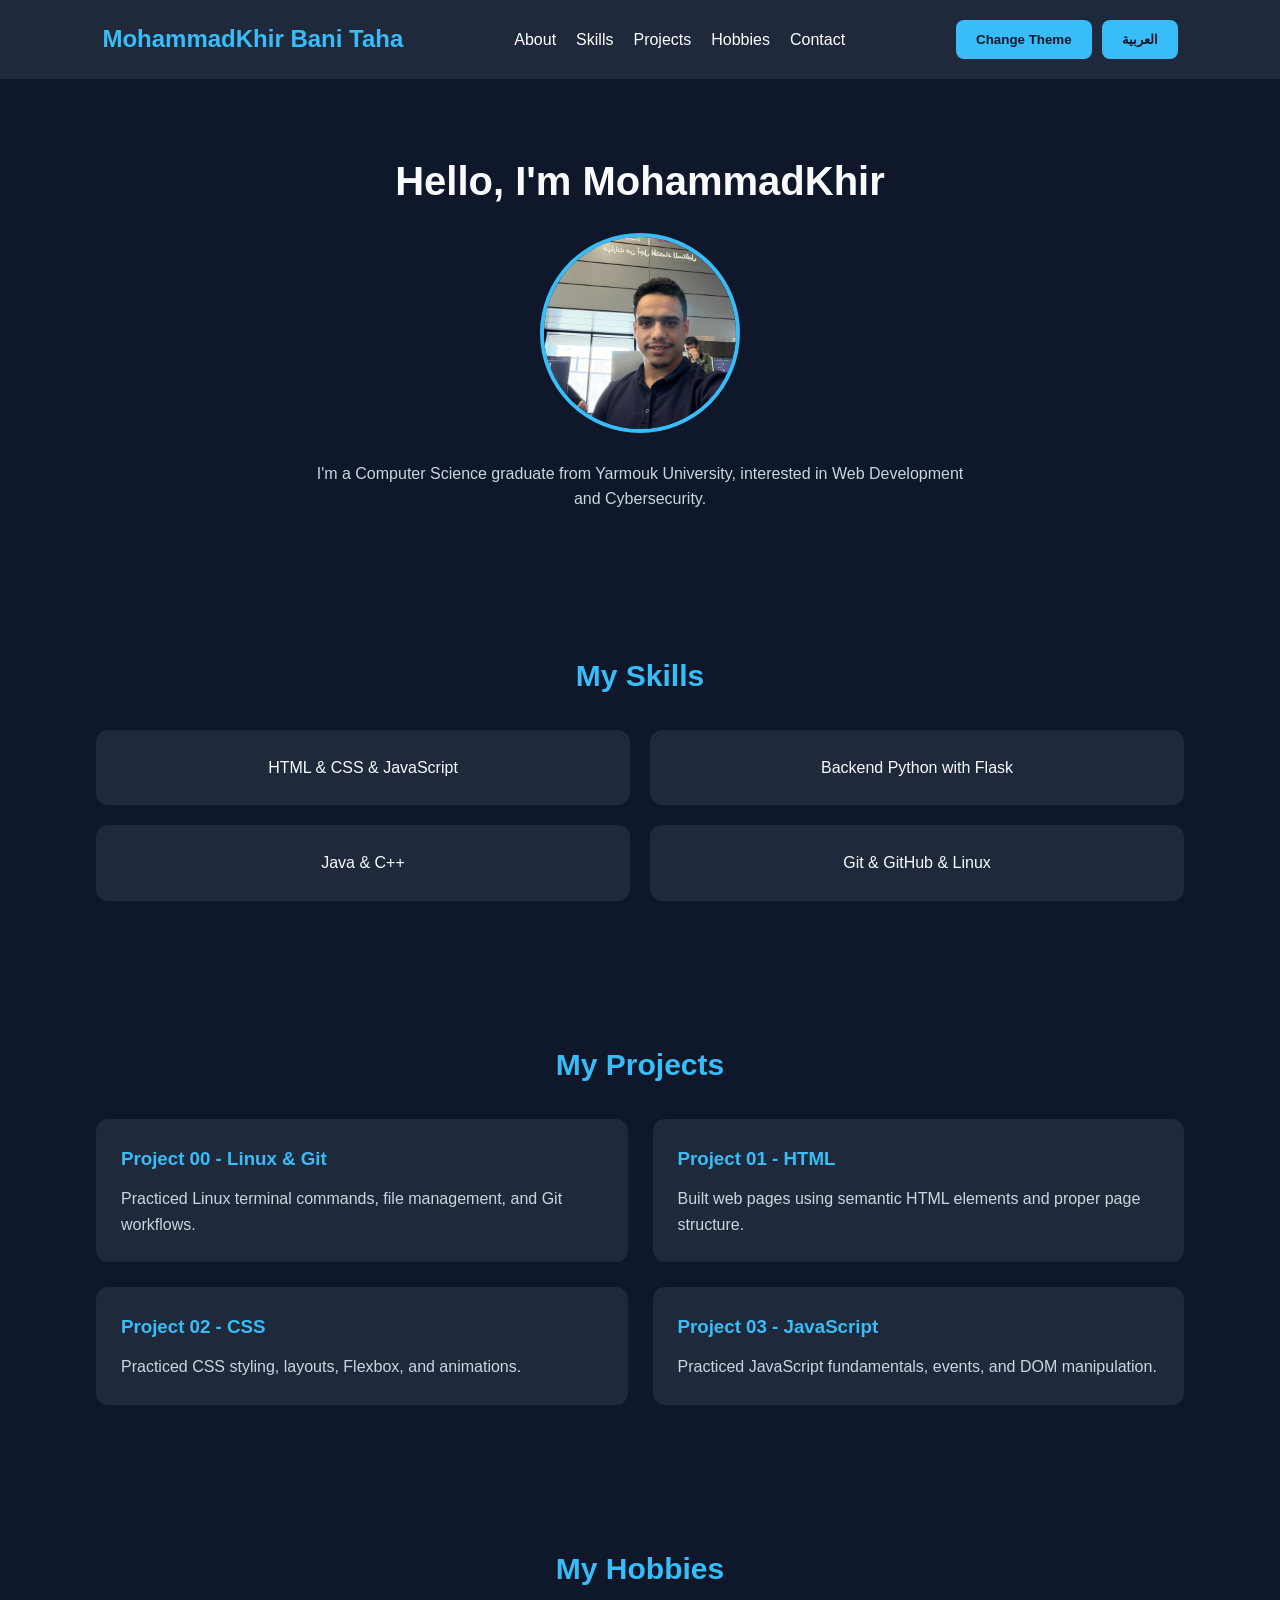
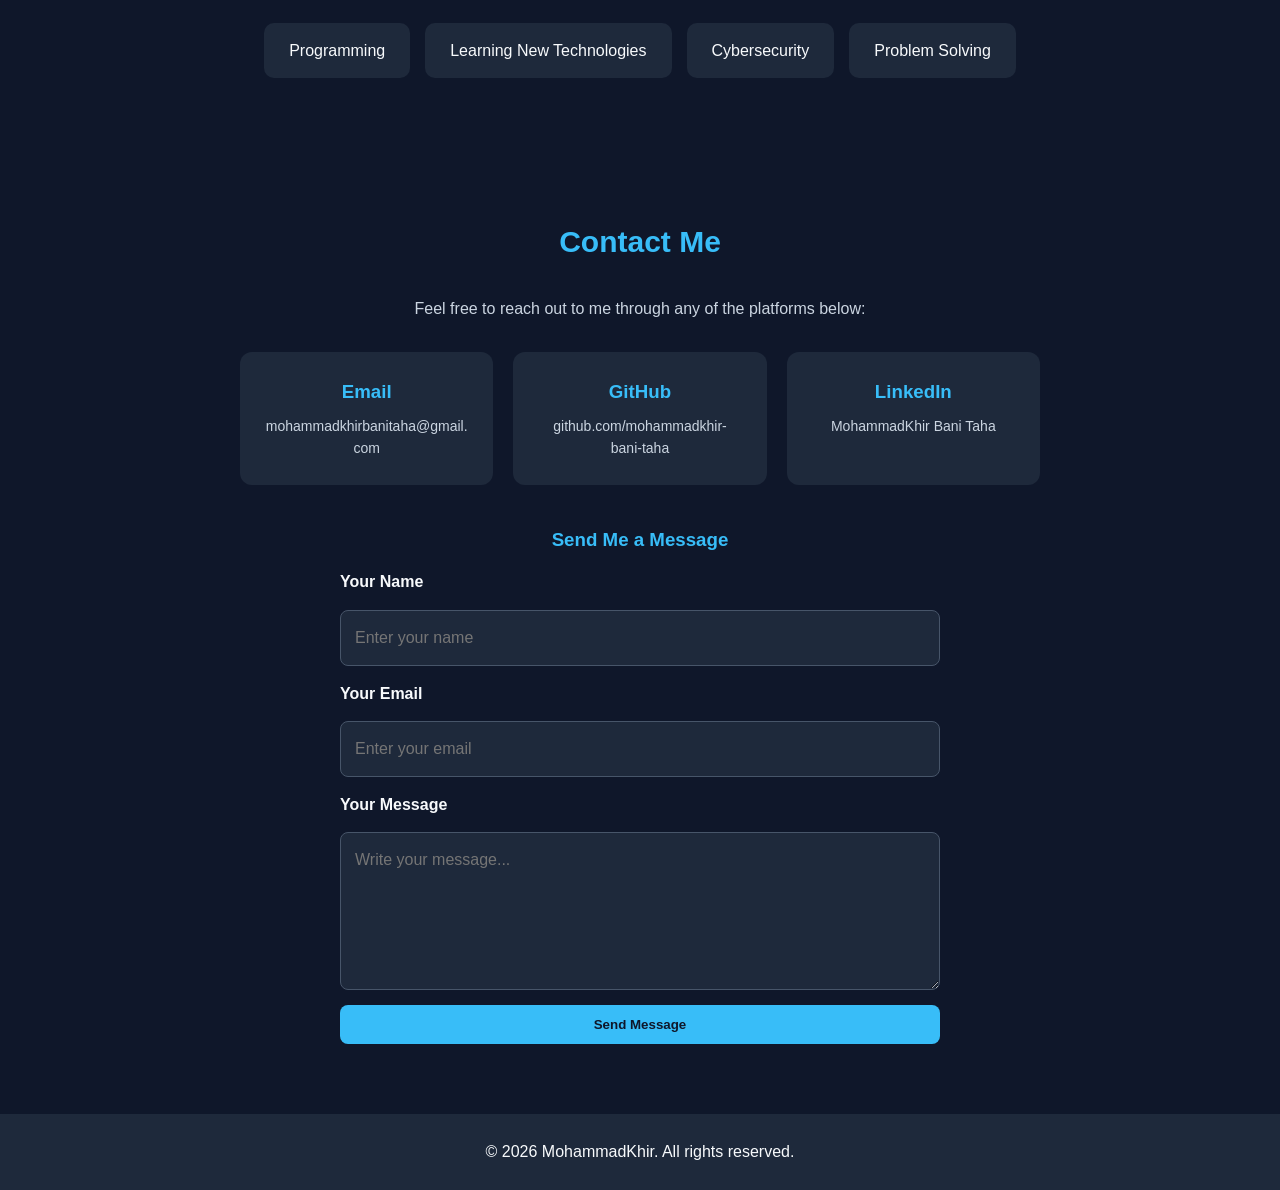
==== bounce02/index.html @ 40d1baad "Upadated okay add bouns" ====
<!DOCTYPE html>
<html lang="en" dir="ltr">
<head>
    <meta charset="UTF-8">
    <meta name="viewport" content="width=device-width, initial-scale=1.0">

    <title>MohammadKhir | Portfolio</title>

    <link rel="stylesheet" href="style.css">
    <script src="script.js" defer></script>
</head>

<body>

    <!-- Header & Navbar -->
    <header>
        <nav>
            <h2>MohammadKhir Bani Taha</h2>

            <ul>
                <li>
                    <a href="#about" data-i18n="navAbout">About</a>
                </li>
                <li>
                    <a href="#skills" data-i18n="navSkills">Skills</a>
                </li>
                <li>
                    <a href="#projects" data-i18n="navProjects">Projects</a>
                </li>
                <li>
                    <a href="#hobbies" data-i18n="navHobbies">Hobbies</a>
                </li>
                <li>
                    <a href="#contact" data-i18n="navContact">Contact</a>
                </li>
            </ul>

            <div class="nav-buttons">
                <button id="themeBtn" type="button"
                        data-i18n="themeBtn">
                    Change Theme
                </button>

                <button id="langBtn" type="button">
                    العربية
                </button>
            </div>
        </nav>
    </header>

    <main>

        <!-- About Me -->
        <section id="about">
            <h1 data-i18n="heroTitle">
                Hello, I'm MohammadKhir
            </h1>

            <img
                src="assets/profile.jpg"
                alt="MohammadKhir profile photo"
                width="200"
            >

            <p data-i18n="aboutText">
                I'm a Computer Science graduate from
                Yarmouk University, interested in
                Web Development and Cybersecurity.
            </p>
        </section>

        <!-- Skills -->
        <section id="skills">
            <h2 data-i18n="skillsTitle">My Skills</h2>

            <div class="skills-grid">
                <div class="skill-card" data-i18n="skill1">
                    HTML & CSS & JavaScript
                </div>

                <div class="skill-card" data-i18n="skill2">
                    Backend Python with Flask
                </div>

                <div class="skill-card" data-i18n="skill3">
                    Java & C++
                </div>

                <div class="skill-card" data-i18n="skill4">
                    Git & GitHub & Linux
                </div>
            </div>
        </section>

        <!-- Projects -->
        <section id="projects">
            <h2 data-i18n="projectsTitle">My Projects</h2>

            <div class="projects-grid">

                <article class="project-card">
                    <h3 data-i18n="project0Title">
                        Project 00 - Linux & Git
                    </h3>

                    <p data-i18n="project0Desc">
                        Practiced Linux terminal commands,
                        file management, and Git workflows.
                    </p>
                </article>

                <article class="project-card">
                    <h3 data-i18n="project1Title">
                        Project 01 - HTML
                    </h3>

                    <p data-i18n="project1Desc">
                        Built web pages using semantic HTML
                        elements and proper page structure.
                    </p>
                </article>

                <article class="project-card">
                    <h3 data-i18n="project2Title">
                        Project 02 - CSS
                    </h3>

                    <p data-i18n="project2Desc">
                        Practiced CSS styling, layouts,
                        Flexbox, and animations.
                    </p>
                </article>

                <article class="project-card">
                    <h3 data-i18n="project3Title">
                        Project 03 - JavaScript
                    </h3>

                    <p data-i18n="project3Desc">
                        Practiced JavaScript fundamentals,
                        events, and DOM manipulation.
                    </p>
                </article>

            </div>
        </section>

        <!-- Hobbies -->
        <section id="hobbies">
            <h2 data-i18n="hobbiesTitle">My Hobbies</h2>

            <ul>
                <li data-i18n="hobby1">Programming</li>
                <li data-i18n="hobby2">Learning New Technologies</li>
                <li data-i18n="hobby3">Cybersecurity</li>
                <li data-i18n="hobby4">Problem Solving</li>
            </ul>
        </section>

        <!-- Contact -->
        <section id="contact">
            <h2 data-i18n="contactTitle">Contact Me</h2>

            <div class="contact-container">

                <p data-i18n="contactIntro">
                    Feel free to reach out to me through
                    any of the platforms below:
                </p>

                <div class="contact-links">

                    <a href="mailto:mohammadkhirbanitaha@gmail.com"
                       class="contact-card">
                        <h3 data-i18n="emailTitle">Email</h3>
                        <p>mohammadkhirbanitaha@gmail.com</p>
                    </a>

                    <a href="https://github.com/mohammadkhir-bani-taha"
                       target="_blank"
                       rel="noopener noreferrer"
                       class="contact-card">
                        <h3>GitHub</h3>
                        <p>github.com/mohammadkhir-bani-taha</p>
                    </a>

                    <a href="https://www.linkedin.com/in/mohammadkhir-bani-taha-474792302"
                       target="_blank"
                       rel="noopener noreferrer"
                       class="contact-card">
                        <h3>LinkedIn</h3>
                        <p>MohammadKhir Bani Taha</p>
                    </a>

                </div>

                <!-- Contact Form -->
                <form id="contactForm">
                    <h3 data-i18n="formTitle">
                        Send Me a Message
                    </h3>

                    <label for="name" data-i18n="nameLabel">
                        Your Name
                    </label>

                    <input
                        type="text"
                        id="name"
                        name="name"
                        placeholder="Enter your name"
                        data-i18n-placeholder="namePlaceholder"
                        required
                    >

                    <label for="email" data-i18n="emailLabel">
                        Your Email
                    </label>

                    <input
                        type="email"
                        id="email"
                        name="email"
                        placeholder="Enter your email"
                        data-i18n-placeholder="emailPlaceholder"
                        required
                    >

                    <label for="message" data-i18n="messageLabel">
                        Your Message
                    </label>

                    <textarea
                        id="message"
                        name="message"
                        rows="5"
                        placeholder="Write your message..."
                        data-i18n-placeholder="messagePlaceholder"
                        required
                    ></textarea>

                    <button type="submit" data-i18n="sendBtn">
                        Send Message
                    </button>
                </form>

            </div>
        </section>

    </main>

    <!-- Footer -->
    <footer>
        <p data-i18n="footerText">
            © 2026 MohammadKhir. All rights reserved.
        </p>
    </footer>

</body>
</html>
---- bounce02/style.css ----
/* Global Styles */
* {
    margin: 0;
    padding: 0;
    box-sizing: border-box;
}

html {
    scroll-behavior: smooth;
}

body {
    font-family: Arial, sans-serif;
    background-color: #0f172a;
    color: #f8fafc;
    line-height: 1.6;
    transition: background-color 0.3s, color 0.3s;
}

/* Navbar */
header {
    background-color: #1e293b;
    padding: 20px 8%;
}

nav {
    display: flex;
    justify-content: space-between;
    align-items: center;
    gap: 20px;
    flex-wrap: wrap;
}

nav h2 {
    color: #38bdf8;
}

nav ul {
    display: flex;
    list-style: none;
    gap: 20px;
    flex-wrap: wrap;
}

nav a {
    color: white;
    text-decoration: none;
    transition: color 0.3s;
}

nav a:hover {
    color: #38bdf8;
}

.nav-buttons {
    display: flex;
    gap: 10px;
}

button {
    background-color: #38bdf8;
    color: #0f172a;
    padding: 12px 20px;
    border: none;
    border-radius: 8px;
    cursor: pointer;
    font-weight: bold;
    transition: background-color 0.3s, color 0.3s;
}

button:hover {
    background-color: #0284c7;
    color: white;
}

/* Main Sections */
main {
    width: 85%;
    max-width: 1100px;
    margin: auto;
}

section {
    padding: 70px 0;
}

section h2 {
    text-align: center;
    font-size: 30px;
    color: #38bdf8;
    margin-bottom: 30px;
}

/* About */
#about {
    text-align: center;
}

#about h1 {
    font-size: 40px;
    margin-bottom: 20px;
}

#about img {
    width: 200px;
    height: 200px;
    object-fit: cover;
    border-radius: 50%;
    border: 4px solid #38bdf8;
    margin-bottom: 20px;
}

#about p {
    max-width: 650px;
    margin: auto;
    color: #cbd5e1;
}

/* Skills */
.skills-grid {
    display: grid;
    grid-template-columns: repeat(2, minmax(0, 1fr));
    gap: 20px;
}

.skill-card {
    background-color: #1e293b;
    padding: 25px;
    border-radius: 12px;
    text-align: center;
    transition: transform 0.3s;
}

.skill-card:hover {
    transform: translateY(-8px);
}

/* Projects */
.projects-grid {
    display: grid;
    grid-template-columns: repeat(2, minmax(0, 1fr));
    gap: 25px;
}

.project-card {
    background-color: #1e293b;
    padding: 25px;
    border-radius: 12px;
    transition: transform 0.3s;
}

.project-card:hover {
    transform: translateY(-8px);
}

.project-card h3 {
    color: #38bdf8;
    margin-bottom: 12px;
}

.project-card p {
    color: #cbd5e1;
}

/* Hobbies */
#hobbies ul {
    display: flex;
    justify-content: center;
    flex-wrap: wrap;
    gap: 15px;
    list-style: none;
}

#hobbies li {
    background-color: #1e293b;
    padding: 15px 25px;
    border-radius: 10px;
}

/* Contact */
.contact-container {
    text-align: center;
}

.contact-container > p {
    color: #cbd5e1;
    margin-bottom: 30px;
}

.contact-links {
    display: grid;
    grid-template-columns: repeat(auto-fit, minmax(0, 1fr));
    gap: 20px;
    max-width: 800px;
    margin: auto;
}

.contact-card {
    background-color: #1e293b;
    padding: 25px;
    border-radius: 12px;
    text-decoration: none;
    display: block;
    min-width: 0;
    transition: transform 0.3s;
}

.contact-card:hover {
    transform: translateY(-8px);
}

.contact-card h3 {
    color: #38bdf8;
    margin-bottom: 8px;
}

.contact-card p {
    color: #cbd5e1;
    font-size: 14px;
    overflow-wrap: anywhere;
}

/* Contact Form */
#contactForm {
    max-width: 600px;
    margin: 40px auto 0;
    display: flex;
    flex-direction: column;
    gap: 15px;
    text-align: left;
}

#contactForm h3 {
    text-align: center;
    color: #38bdf8;
}

#contactForm label {
    font-weight: bold;
}

#contactForm input,
#contactForm textarea {
    width: 100%;
    padding: 14px;
    border: 1px solid #475569;
    border-radius: 8px;
    background-color: #1e293b;
    color: white;
    font: inherit;
}

#contactForm input:focus,
#contactForm textarea:focus {
    outline: 2px solid #38bdf8;
}

/* Footer */
footer {
    background-color: #1e293b;
    text-align: center;
    padding: 25px;
}

/* Light Theme */
body.light-theme {
    background-color: #f1f5f9;
    color: #0f172a;
}

.light-theme header,
.light-theme footer,
.light-theme .skill-card,
.light-theme .project-card,
.light-theme #hobbies li,
.light-theme .contact-card {
    background-color: #ffffff;
}

.light-theme nav a {
    color: #0f172a;
}

.light-theme nav a:hover {
    color: #0284c7;
}

.light-theme #about p,
.light-theme .project-card p,
.light-theme .contact-container > p,
.light-theme .contact-card p {
    color: #475569;
}

.light-theme #contactForm input,
.light-theme #contactForm textarea {
    background-color: #ffffff;
    color: #0f172a;
}

/* RTL Support */
[dir="rtl"] {
    text-align: right;
}

[dir="rtl"] #contactForm {
    text-align: right;
}

[dir="rtl"] #about,
[dir="rtl"] .contact-container {
    text-align: center;
}

/* Responsive Design */
@media (max-width: 768px) {
    nav {
        flex-direction: column;
    }

    nav ul {
        justify-content: center;
    }

    .nav-buttons {
        flex-wrap: wrap;
        justify-content: center;
    }

    main {
        width: 90%;
    }

    #about h1 {
        font-size: 30px;
    }

    .skills-grid,
    .projects-grid,
    .contact-links {
        grid-template-columns: 1fr;
    }

    section {
        padding: 45px 0;
    }
}
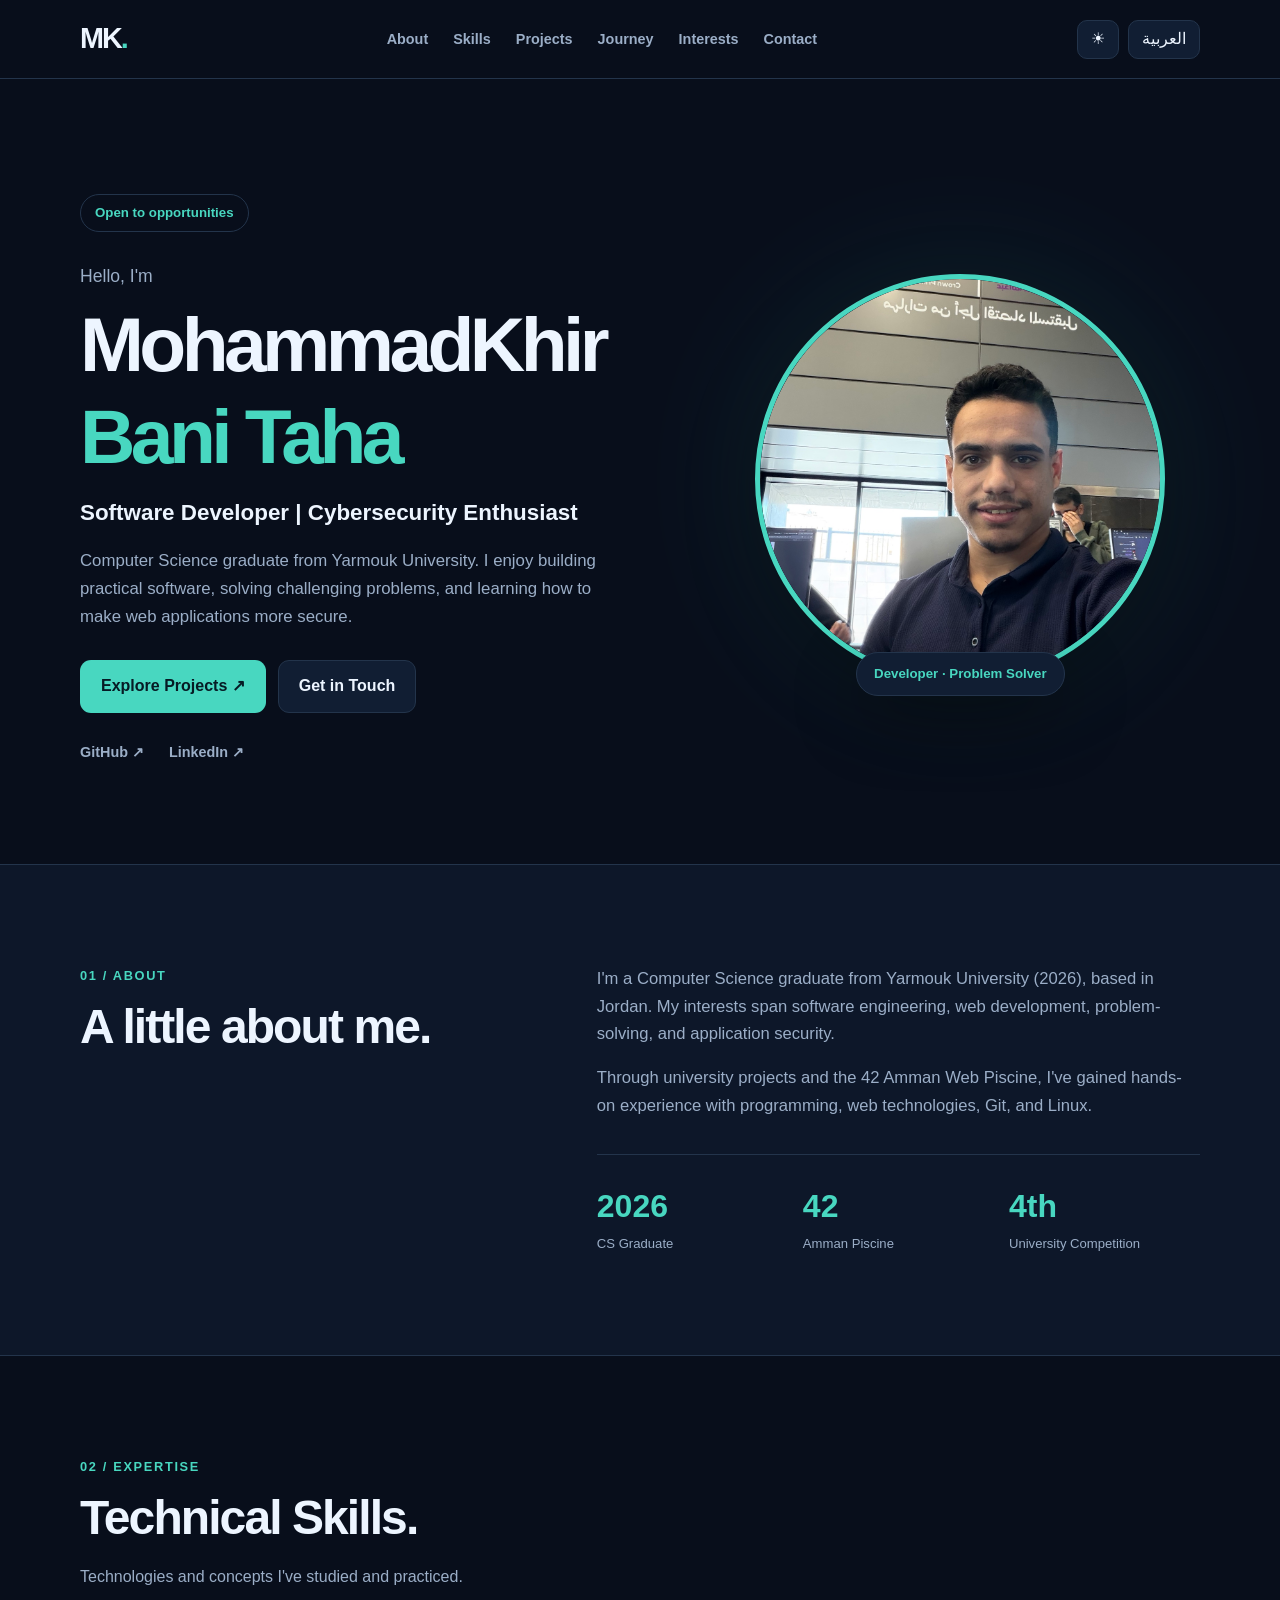
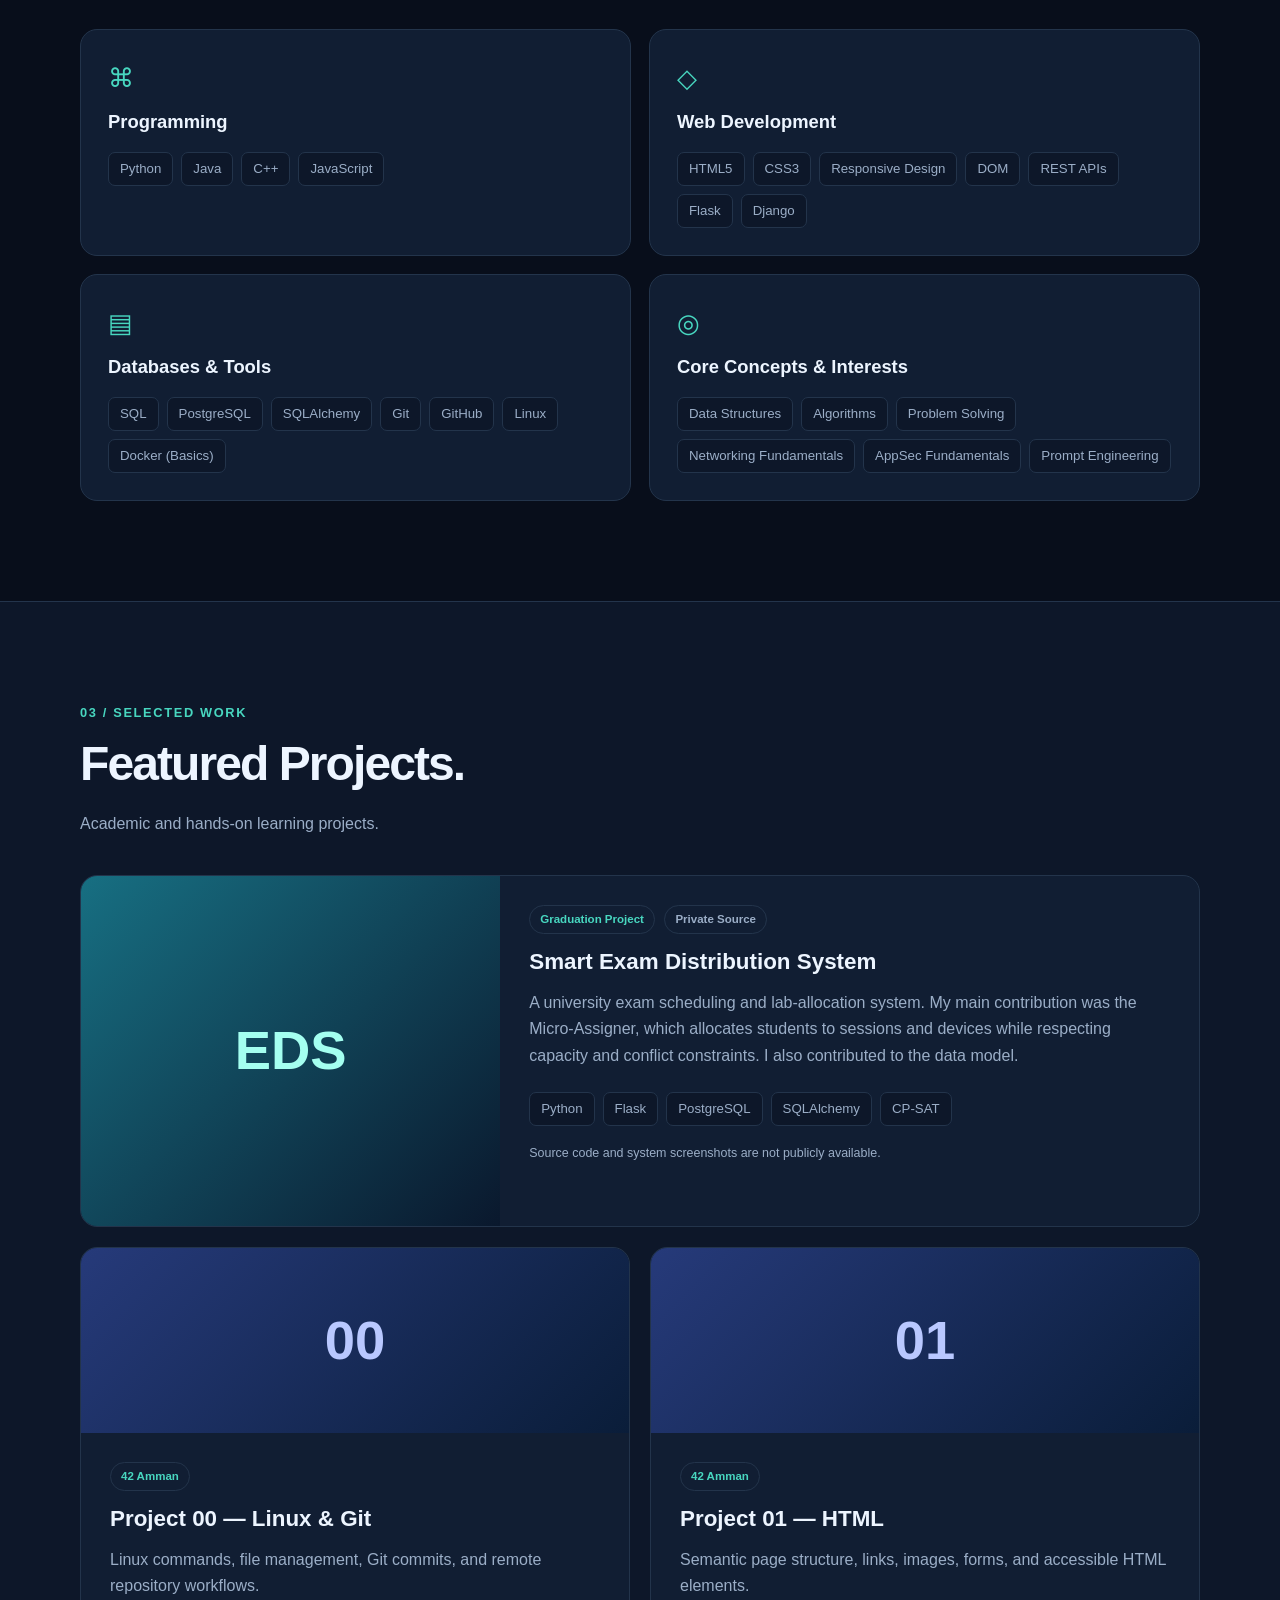
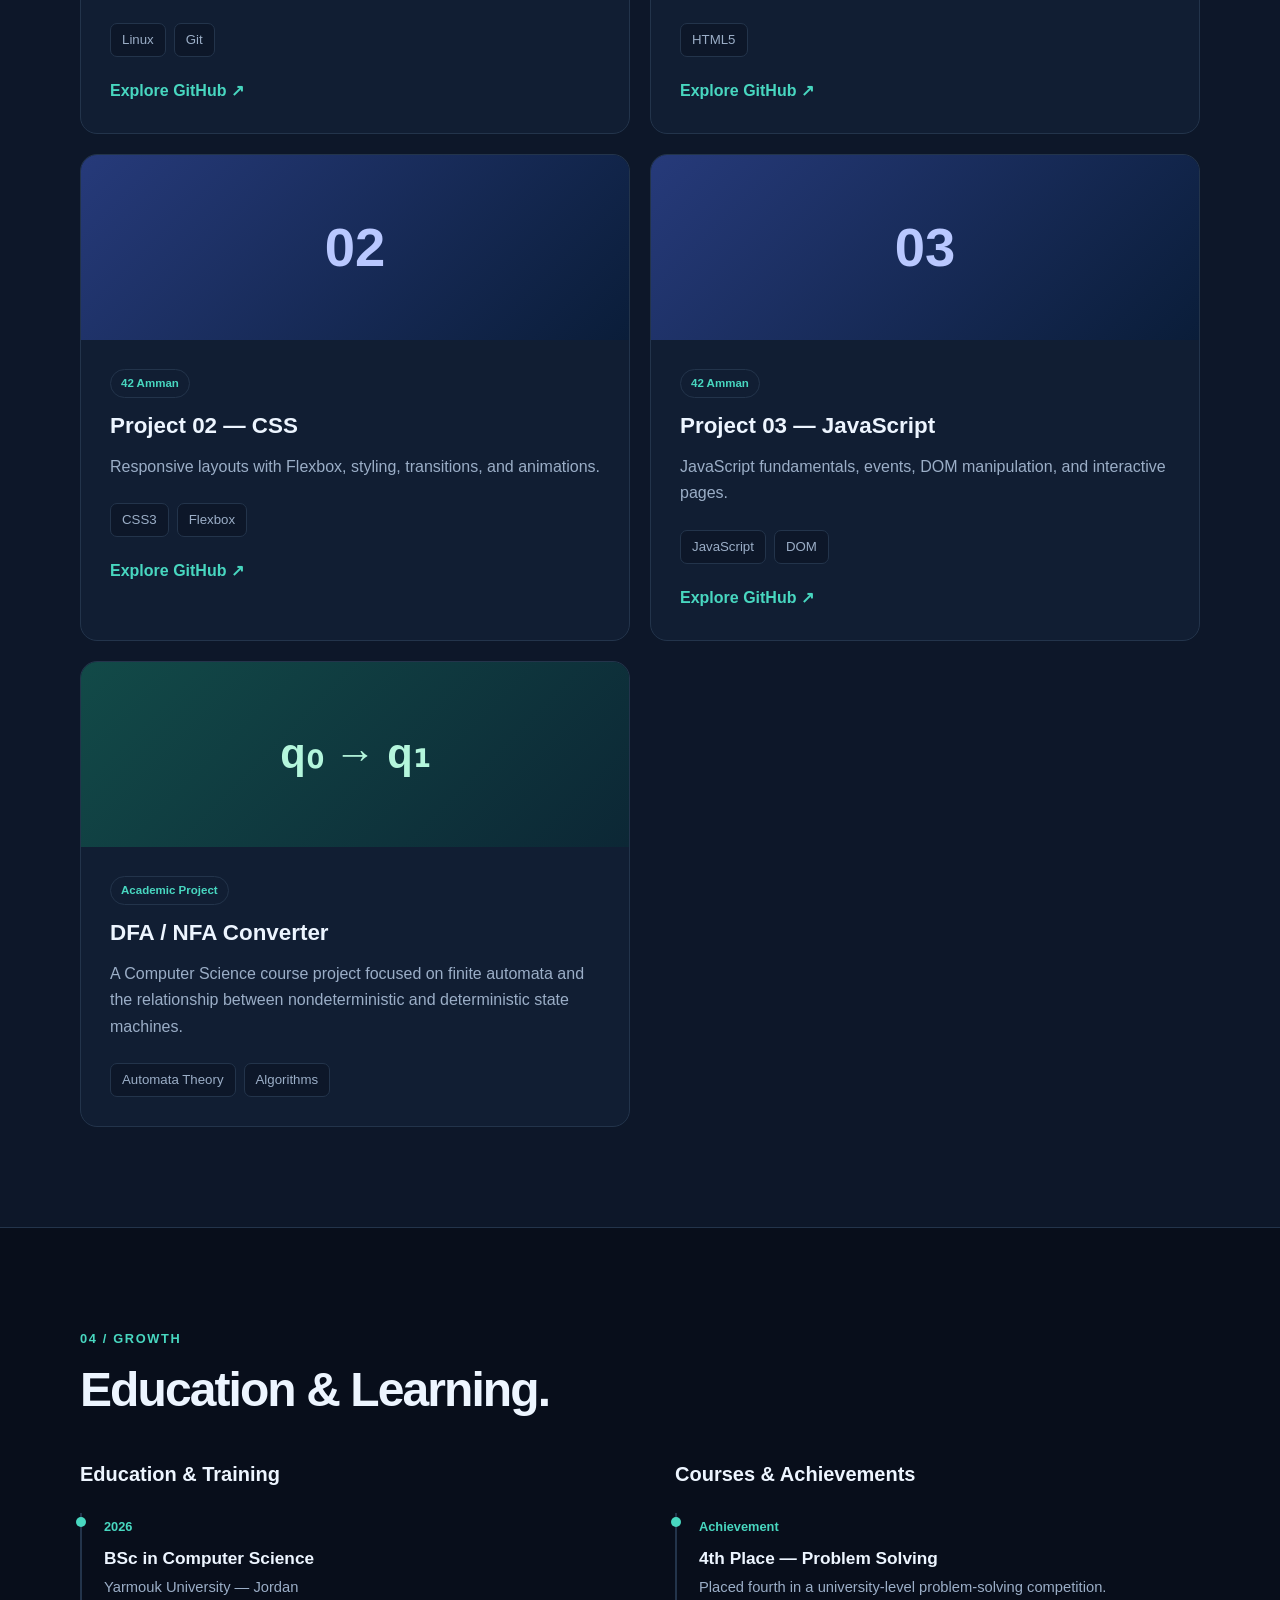
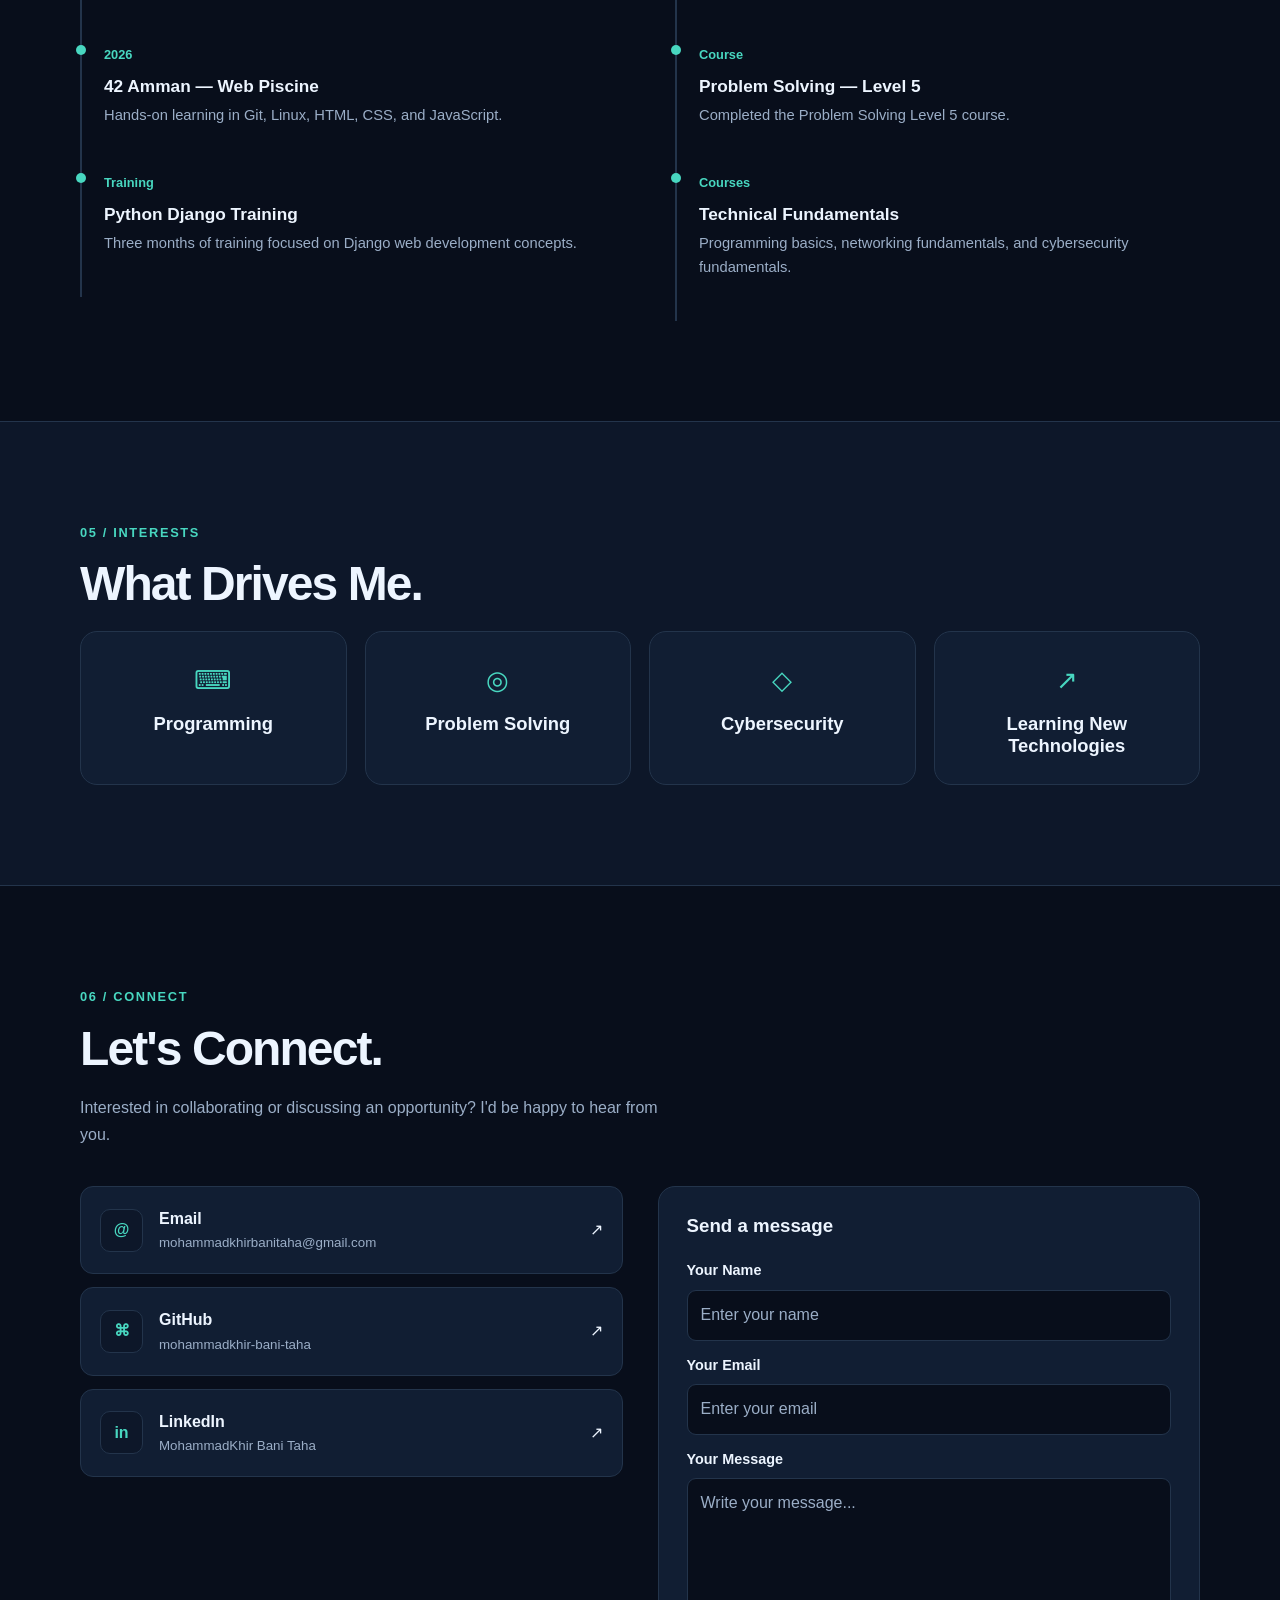
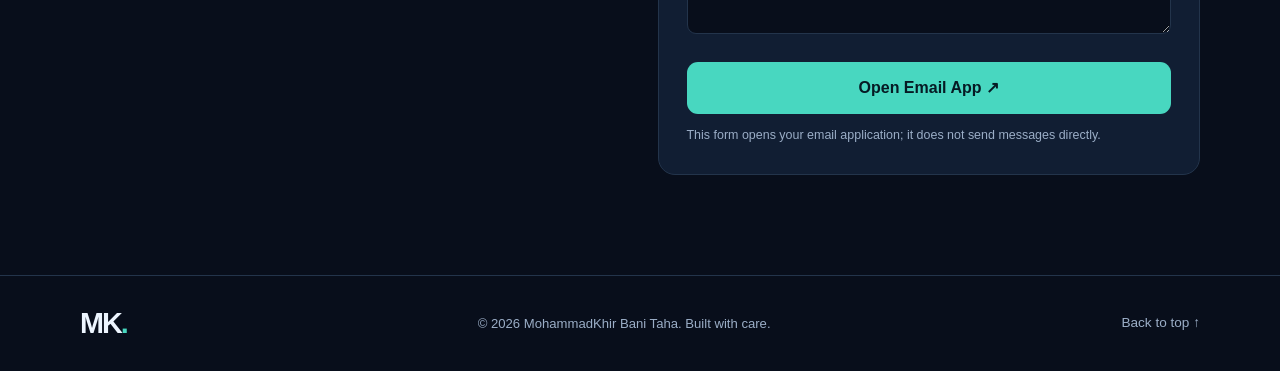
==== commit f4151b69: "Update the seconde on portfolio  bouns" ====
--- a/bounce02/index.html
+++ b/bounce02/index.html
@@ -2,260 +2,591 @@
 <!DOCTYPE html>
 <html lang="en" dir="ltr">
 <head>
-    <meta charset="UTF-8">
-    <meta name="viewport" content="width=device-width, initial-scale=1.0">
-
-    <title>MohammadKhir | Portfolio</title>
-
-    <link rel="stylesheet" href="style.css">
-    <script src="script.js" defer></script>
+  <meta charset="UTF-8">
+  <meta name="viewport" content="width=device-width, initial-scale=1">
+  <meta name="description" content="MohammadKhir Bani Taha — Software Developer and Cybersecurity Enthusiast.">
+  <title>MohammadKhir Bani Taha | Portfolio</title>
+  <link rel="stylesheet" href="style.css">
+  <script src="script.js" defer></script>
 </head>
-
 <body>
 
-    <!-- Header & Navbar -->
-    <header>
-        <nav>
-            <h2>MohammadKhir Bani Taha</h2>
-
-            <ul>
-                <li>
-                    <a href="#about" data-i18n="navAbout">About</a>
-                </li>
-                <li>
-                    <a href="#skills" data-i18n="navSkills">Skills</a>
-                </li>
-                <li>
-                    <a href="#projects" data-i18n="navProjects">Projects</a>
-                </li>
-                <li>
-                    <a href="#hobbies" data-i18n="navHobbies">Hobbies</a>
-                </li>
-                <li>
-                    <a href="#contact" data-i18n="navContact">Contact</a>
-                </li>
-            </ul>
-
-            <div class="nav-buttons">
-                <button id="themeBtn" type="button"
-                        data-i18n="themeBtn">
-                    Change Theme
-                </button>
-
-                <button id="langBtn" type="button">
-                    العربية
-                </button>
-            </div>
-        </nav>
-    </header>
-
-    <main>
-
-        <!-- About Me -->
-        <section id="about">
-            <h1 data-i18n="heroTitle">
-                Hello, I'm MohammadKhir
-            </h1>
-
-            <img
-                src="assets/profile.jpg"
-                alt="MohammadKhir profile photo"
-                width="200"
-            >
-
-            <p data-i18n="aboutText">
-                I'm a Computer Science graduate from
-                Yarmouk University, interested in
-                Web Development and Cybersecurity.
+  <header class="site-header">
+    <nav class="nav container">
+      <a class="brand" href="#home">MK<span>.</span></a>
+
+      <button class="menu-toggle" id="menuBtn" type="button"
+        aria-expanded="false" aria-controls="navLinks">☰</button>
+
+      <ul class="nav-links" id="navLinks">
+        <li><a href="#about" data-i18n="navAbout">About</a></li>
+        <li><a href="#skills" data-i18n="navSkills">Skills</a></li>
+        <li><a href="#projects" data-i18n="navProjects">Projects</a></li>
+        <li><a href="#journey" data-i18n="navJourney">Journey</a></li>
+        <li><a href="#hobbies" data-i18n="navHobbies">Interests</a></li>
+        <li><a href="#contact" data-i18n="navContact">Contact</a></li>
+      </ul>
+
+      <div class="nav-actions">
+        <button id="themeBtn" class="icon-btn" type="button"
+          aria-label="Change theme">☀</button>
+
+
+
+
+          
+        <button id="langBtn" class="lang-btn" type="button">العربية</button>
+      </div>
+    </nav>
+  </header>
+
+  <main>
+
+    <!-- HERO WITH PROFILE PHOTO -->
+    <section class="hero container" id="home">
+      <div class="hero-copy">
+        <span class="eyebrow" data-i18n="heroEyebrow">
+          Open to opportunities
+        </span>
+
+        <p class="hello" data-i18n="heroHello">Hello, I'm</p>
+
+        <h1>MohammadKhir <span>Bani Taha</span></h1>
+
+        <h2 data-i18n="heroRole">
+          Software Developer | Cybersecurity Enthusiast
+        </h2>
+
+        <p class="lead" data-i18n="heroDescription">
+          Computer Science graduate from Yarmouk University.
+          I enjoy building practical software, solving challenging
+          problems, and learning how to make web applications more secure.
+        </p>
+
+        <div class="hero-buttons">
+          <a href="#projects" class="btn btn-primary"
+            data-i18n="viewProjects">Explore Projects ↗</a>
+          <a href="#contact" class="btn btn-secondary"
+            data-i18n="contactMe">Get in Touch</a>
+        </div>
+
+        <div class="social-inline">
+          <a href="https://github.com/mohammadkhir-bani-taha"
+            target="_blank" rel="noopener noreferrer">GitHub ↗</a>
+          <a href="https://www.linkedin.com/in/mohammadkhir-bani-taha-474792302"
+            target="_blank" rel="noopener noreferrer">LinkedIn ↗</a>
+        </div>
+      </div>
+
+      <div class="hero-photo-area">
+        <div class="photo-glow"></div>
+        <div class="photo-frame">
+          <img src="assets/profile.jpg"
+            alt="MohammadKhir Bani Taha profile photo"
+            class="profile-photo">
+        </div>
+        <div class="photo-label" data-i18n="photoLabel">
+          Developer · Problem Solver
+        </div>
+      </div>
+    </section>
+
+    <!-- ABOUT -->
+    <section id="about" class="section alt-section">
+      <div class="container about-layout">
+        <div>
+          <p class="section-kicker" data-i18n="aboutKicker">
+            01 / ABOUT
+          </p>
+          <h2 class="section-title" data-i18n="aboutTitle">
+            A little about me.
+          </h2>
+        </div>
+
+        <div class="about-copy">
+          <p data-i18n="aboutText1">
+            I'm a Computer Science graduate from Yarmouk University
+            (2026), based in Jordan. My interests span software
+            engineering, web development, problem-solving,
+            and application security.
+          </p>
+
+          <p data-i18n="aboutText2">
+            Through university projects and the 42 Amman Web Piscine,
+            I've gained hands-on experience with programming,
+            web technologies, Git, and Linux.
+          </p>
+
+          <div class="about-facts">
+            <div>
+              <strong>2026</strong>
+              <span data-i18n="factGrad">CS Graduate</span>
+            </div>
+            <div>
+              <strong>42</strong>
+              <span data-i18n="fact42">Amman Piscine</span>
+            </div>
+            <div>
+              <strong>4th</strong>
+              <span data-i18n="factPlace">University Competition</span>
+            </div>
+          </div>
+        </div>
+      </div>
+    </section>
+
+    <!-- SKILLS -->
+    <section id="skills" class="section">
+      <div class="container">
+        <p class="section-kicker" data-i18n="skillsKicker">
+          02 / EXPERTISE
+        </p>
+        <h2 class="section-title" data-i18n="skillsTitle">
+          Technical Skills.
+        </h2>
+        <p class="section-subtitle" data-i18n="skillsIntro">
+          Technologies and concepts I've studied and practiced.
+        </p>
+
+        <div class="skill-groups">
+          <article class="panel">
+            <div class="panel-icon">⌘</div>
+            <h3 data-i18n="skillProgramming">Programming</h3>
+            <div class="chips">
+              <span>Python</span><span>Java</span>
+              <span>C++</span><span>JavaScript</span>
+            </div>
+          </article>
+
+          <article class="panel">
+            <div class="panel-icon">◇</div>
+            <h3 data-i18n="skillWeb">Web Development</h3>
+            <div class="chips">
+              <span>HTML5</span><span>CSS3</span>
+              <span>Responsive Design</span><span>DOM</span>
+              <span>REST APIs</span><span>Flask</span>
+              <span>Django</span>
+            </div>
+          </article>
+
+          <article class="panel">
+            <div class="panel-icon">▤</div>
+            <h3 data-i18n="skillData">Databases & Tools</h3>
+            <div class="chips">
+              <span>SQL</span><span>PostgreSQL</span>
+              <span>SQLAlchemy</span><span>Git</span>
+              <span>GitHub</span><span>Linux</span>
+              <span>Docker (Basics)</span>
+            </div>
+          </article>
+
+          <article class="panel">
+            <div class="panel-icon">◎</div>
+            <h3 data-i18n="skillConcepts">Core Concepts & Interests</h3>
+            <div class="chips">
+              <span>Data Structures</span><span>Algorithms</span>
+              <span>Problem Solving</span>
+              <span>Networking Fundamentals</span>
+              <span>AppSec Fundamentals</span>
+              <span>Prompt Engineering</span>
+            </div>
+          </article>
+        </div>
+      </div>
+    </section>
+
+    <!-- PROJECTS -->
+    <section id="projects" class="section alt-section">
+      <div class="container">
+        <p class="section-kicker" data-i18n="projectsKicker">
+          03 / SELECTED WORK
+        </p>
+        <h2 class="section-title" data-i18n="projectsTitle">
+          Featured Projects.
+        </h2>
+        <p class="section-subtitle" data-i18n="projectsIntro">
+          Academic and hands-on learning projects.
+        </p>
+
+        <div class="projects-grid">
+
+          <article class="project-card featured">
+            <div class="project-graphic graphic-eds">
+              <span>EDS</span>
+            </div>
+            <div class="project-info">
+              <span class="badge" data-i18n="badgeGraduation">
+                Graduation Project
+              </span>
+              <span class="badge badge-muted" data-i18n="badgePrivate">
+                Private Source
+              </span>
+
+              <h3 data-i18n="edsTitle">
+                Smart Exam Distribution System
+              </h3>
+
+              <p data-i18n="edsDesc">
+                A university exam scheduling and lab-allocation
+                system. My main contribution was the Micro-Assigner,
+                which allocates students to sessions and devices
+                while respecting capacity and conflict constraints.
+                I also contributed to the data model.
+              </p>
+
+              <div class="tech-tags">
+                <span>Python</span><span>Flask</span>
+                <span>PostgreSQL</span><span>SQLAlchemy</span>
+                <span>CP-SAT</span>
+              </div>
+
+              <p class="privacy-note" data-i18n="edsPrivacy">
+                Source code and system screenshots are not
+                publicly available.
+              </p>
+            </div>
+          </article>
+
+          <article class="project-card">
+            <div class="project-graphic graphic-web">
+              <span>00</span>
+            </div>
+            <div class="project-info">
+              <span class="badge">42 Amman</span>
+              <h3 data-i18n="project00Title">
+                Project 00 — Linux & Git
+              </h3>
+              <p data-i18n="project00Desc">
+                Linux commands, file management, Git commits,
+                and remote repository workflows.
+              </p>
+              <div class="tech-tags">
+                <span>Linux</span><span>Git</span>
+              </div>
+              <a class="project-link"
+                href="https://github.com/mohammadkhir-bani-taha"
+                target="_blank" rel="noopener noreferrer"
+                data-i18n="githubProfile">Explore GitHub ↗</a>
+            </div>
+          </article>
+
+          <article class="project-card">
+            <div class="project-graphic graphic-web">
+              <span>01</span>
+            </div>
+            <div class="project-info">
+              <span class="badge">42 Amman</span>
+              <h3 data-i18n="project01Title">Project 01 — HTML</h3>
+              <p data-i18n="project01Desc">
+                Semantic page structure, links, images,
+                forms, and accessible HTML elements.
+              </p>
+              <div class="tech-tags"><span>HTML5</span></div>
+              <a class="project-link"
+                href="https://github.com/mohammadkhir-bani-taha"
+                target="_blank" rel="noopener noreferrer"
+                data-i18n="githubProfile">Explore GitHub ↗</a>
+            </div>
+          </article>
+
+          <article class="project-card">
+            <div class="project-graphic graphic-web">
+              <span>02</span>
+            </div>
+            <div class="project-info">
+              <span class="badge">42 Amman</span>
+              <h3 data-i18n="project02Title">Project 02 — CSS</h3>
+              <p data-i18n="project02Desc">
+                Responsive layouts with Flexbox, styling,
+                transitions, and animations.
+              </p>
+              <div class="tech-tags">
+                <span>CSS3</span><span>Flexbox</span>
+              </div>
+              <a class="project-link"
+                href="https://github.com/mohammadkhir-bani-taha"
+                target="_blank" rel="noopener noreferrer"
+                data-i18n="githubProfile">Explore GitHub ↗</a>
+            </div>
+          </article>
+
+          <article class="project-card">
+            <div class="project-graphic graphic-web">
+              <span>03</span>
+            </div>
+            <div class="project-info">
+              <span class="badge">42 Amman</span>
+              <h3 data-i18n="project03Title">
+                Project 03 — JavaScript
+              </h3>
+              <p data-i18n="project03Desc">
+                JavaScript fundamentals, events,
+                DOM manipulation, and interactive pages.
+              </p>
+              <div class="tech-tags">
+                <span>JavaScript</span><span>DOM</span>
+              </div>
+              <a class="project-link"
+                href="https://github.com/mohammadkhir-bani-taha"
+                target="_blank" rel="noopener noreferrer"
+                data-i18n="githubProfile">Explore GitHub ↗</a>
+            </div>
+          </article>
+
+          <article class="project-card">
+            <div class="project-graphic graphic-automata">
+              <span>q₀ → q₁</span>
+            </div>
+            <div class="project-info">
+              <span class="badge" data-i18n="badgeAcademic">
+                Academic Project
+              </span>
+              <h3 data-i18n="automataTitle">
+                DFA / NFA Converter
+              </h3>
+              <p data-i18n="automataDesc">
+                A Computer Science course project focused on
+                finite automata and the relationship between
+                nondeterministic and deterministic state machines.
+              </p>
+              <div class="tech-tags">
+                <span>Automata Theory</span>
+                <span>Algorithms</span>
+              </div>
+            </div>
+          </article>
+
+        </div>
+      </div>
+    </section>
+
+    <!-- EDUCATION -->
+    <section id="journey" class="section">
+      <div class="container">
+        <p class="section-kicker" data-i18n="journeyKicker">
+          04 / GROWTH
+        </p>
+        <h2 class="section-title" data-i18n="journeyTitle">
+          Education & Learning.
+        </h2>
+
+        <div class="journey-grid">
+          <div class="journey-column">
+            <h3 data-i18n="educationTitle">
+              Education & Training
+            </h3>
+
+            <article class="timeline-item">
+              <span class="timeline-year">2026</span>
+              <h4 data-i18n="yuTitle">BSc in Computer Science</h4>
+              <p data-i18n="yuDesc">
+                Yarmouk University — Jordan
+              </p>
+            </article>
+
+            <article class="timeline-item">
+              <span class="timeline-year">2026</span>
+              <h4 data-i18n="piscineTrainingTitle">
+                42 Amman — Web Piscine
+              </h4>
+              <p data-i18n="piscineTrainingDesc">
+                Hands-on learning in Git, Linux, HTML,
+                CSS, and JavaScript.
+              </p>
+            </article>
+
+            <article class="timeline-item">
+              <span class="timeline-year" data-i18n="trainingLabel">
+                Training
+              </span>
+              <h4 data-i18n="djangoTitle">
+                Python Django Training
+              </h4>
+              <p data-i18n="djangoDesc">
+                Three months of training focused on Django
+                web development concepts.
+              </p>
+            </article>
+          </div>
+
+          <div class="journey-column">
+            <h3 data-i18n="certTitle">
+              Courses & Achievements
+            </h3>
+
+            <article class="timeline-item">
+              <span class="timeline-year" data-i18n="achievementLabel">
+                Achievement
+              </span>
+              <h4 data-i18n="placeTitle">
+                4th Place — Problem Solving
+              </h4>
+              <p data-i18n="placeDesc">
+                Placed fourth in a university-level
+                problem-solving competition.
+              </p>
+            </article>
+
+            <article class="timeline-item">
+              <span class="timeline-year" data-i18n="courseLabel">
+                Course
+              </span>
+              <h4 data-i18n="problemTitle">
+                Problem Solving — Level 5
+              </h4>
+              <p data-i18n="problemDesc">
+                Completed the Problem Solving Level 5 course.
+              </p>
+            </article>
+
+            <article class="timeline-item">
+              <span class="timeline-year" data-i18n="courseLabel2">
+                Courses
+              </span>
+              <h4 data-i18n="fundamentalsTitle">
+                Technical Fundamentals
+              </h4>
+              <p data-i18n="fundamentalsDesc">
+                Programming basics, networking fundamentals,
+                and cybersecurity fundamentals.
+              </p>
+            </article>
+          </div>
+        </div>
+      </div>
+    </section>
+
+    <!-- HOBBIES -->
+    <section id="hobbies" class="section alt-section">
+      <div class="container">
+        <p class="section-kicker" data-i18n="hobbiesKicker">
+          05 / INTERESTS
+        </p>
+        <h2 class="section-title" data-i18n="hobbiesTitle">
+          What Drives Me.
+        </h2>
+
+        <div class="hobbies-grid">
+          <article class="panel">
+            <div class="panel-icon">⌨</div>
+            <h3 data-i18n="hobby1">Programming</h3>
+          </article>
+          <article class="panel">
+            <div class="panel-icon">◎</div>
+            <h3 data-i18n="hobby2">Problem Solving</h3>
+          </article>
+          <article class="panel">
+            <div class="panel-icon">◇</div>
+            <h3 data-i18n="hobby3">Cybersecurity</h3>
+          </article>
+          <article class="panel">
+            <div class="panel-icon">↗</div>
+            <h3 data-i18n="hobby4">Learning New Technologies</h3>
+          </article>
+        </div>
+      </div>
+    </section>
+
+    <!-- CONTACT -->
+    <section id="contact" class="section">
+      <div class="container">
+        <p class="section-kicker" data-i18n="contactKicker">
+          06 / CONNECT
+        </p>
+        <h2 class="section-title" data-i18n="contactTitle">
+          Let's Connect.
+        </h2>
+        <p class="section-subtitle" data-i18n="contactIntro">
+          Interested in collaborating or discussing an opportunity?
+          I'd be happy to hear from you.
+        </p>
+
+        <div class="contact-layout">
+          <div class="contact-details">
+            <a class="contact-item"
+              href="mailto:mohammadkhirbanitaha@gmail.com">
+              <span class="contact-icon">@</span>
+              <span>
+                <strong>Email</strong>
+                <small>mohammadkhirbanitaha@gmail.com</small>
+              </span>
+              <span>↗</span>
+            </a>
+
+            <a class="contact-item"
+              href="https://github.com/mohammadkhir-bani-taha"
+              target="_blank" rel="noopener noreferrer">
+              <span class="contact-icon">⌘</span>
+              <span>
+                <strong>GitHub</strong>
+                <small>mohammadkhir-bani-taha</small>
+              </span>
+              <span>↗</span>
+            </a>
+
+            <a class="contact-item"
+              href="https://www.linkedin.com/in/mohammadkhir-bani-taha-474792302"
+              target="_blank" rel="noopener noreferrer">
+              <span class="contact-icon">in</span>
+              <span>
+                <strong>LinkedIn</strong>
+                <small>MohammadKhir Bani Taha</small>
+              </span>
+              <span>↗</span>
+            </a>
+          </div>
+
+          <form id="contactForm" class="contact-form">
+            <h3 data-i18n="formTitle">Send a message</h3>
+
+            <label for="name" data-i18n="nameLabel">
+              Your Name
+            </label>
+            <input id="name" name="name" type="text"
+              required autocomplete="name"
+              data-i18n-placeholder="namePlaceholder"
+              placeholder="Enter your name">
+
+            <label for="email" data-i18n="emailLabel">
+              Your Email
+            </label>
+            <input id="email" name="email" type="email"
+              required autocomplete="email"
+              data-i18n-placeholder="emailPlaceholder"
+              placeholder="Enter your email">
+
+            <label for="message" data-i18n="messageLabel">
+              Your Message
+            </label>
+            <textarea id="message" name="message" rows="5"
+              required data-i18n-placeholder="messagePlaceholder"
+              placeholder="Write your message..."></textarea>
+
+            <button class="btn btn-primary submit-btn"
+              type="submit" data-i18n="sendBtn">
+              Open Email App ↗
+            </button>
+
+            <p class="form-note" data-i18n="formNote">
+              This form opens your email application;
+              it does not send messages directly.
             </p>
-        </section>
-
-        <!-- Skills -->
-        <section id="skills">
-            <h2 data-i18n="skillsTitle">My Skills</h2>
-
-            <div class="skills-grid">
-                <div class="skill-card" data-i18n="skill1">
-                    HTML & CSS & JavaScript
-                </div>
-
-                <div class="skill-card" data-i18n="skill2">
-                    Backend Python with Flask
-                </div>
-
-                <div class="skill-card" data-i18n="skill3">
-                    Java & C++
-                </div>
-
-                <div class="skill-card" data-i18n="skill4">
-                    Git & GitHub & Linux
-                </div>
-            </div>
-        </section>
-
-        <!-- Projects -->
-        <section id="projects">
-            <h2 data-i18n="projectsTitle">My Projects</h2>
-
-            <div class="projects-grid">
-
-                <article class="project-card">
-                    <h3 data-i18n="project0Title">
-                        Project 00 - Linux & Git
-                    </h3>
-
-                    <p data-i18n="project0Desc">
-                        Practiced Linux terminal commands,
-                        file management, and Git workflows.
-                    </p>
-                </article>
-
-                <article class="project-card">
-                    <h3 data-i18n="project1Title">
-                        Project 01 - HTML
-                    </h3>
-
-                    <p data-i18n="project1Desc">
-                        Built web pages using semantic HTML
-                        elements and proper page structure.
-                    </p>
-                </article>
-
-                <article class="project-card">
-                    <h3 data-i18n="project2Title">
-                        Project 02 - CSS
-                    </h3>
-
-                    <p data-i18n="project2Desc">
-                        Practiced CSS styling, layouts,
-                        Flexbox, and animations.
-                    </p>
-                </article>
-
-                <article class="project-card">
-                    <h3 data-i18n="project3Title">
-                        Project 03 - JavaScript
-                    </h3>
-
-                    <p data-i18n="project3Desc">
-                        Practiced JavaScript fundamentals,
-                        events, and DOM manipulation.
-                    </p>
-                </article>
-
-            </div>
-        </section>
-
-        <!-- Hobbies -->
-        <section id="hobbies">
-            <h2 data-i18n="hobbiesTitle">My Hobbies</h2>
-
-            <ul>
-                <li data-i18n="hobby1">Programming</li>
-                <li data-i18n="hobby2">Learning New Technologies</li>
-                <li data-i18n="hobby3">Cybersecurity</li>
-                <li data-i18n="hobby4">Problem Solving</li>
-            </ul>
-        </section>
-
-        <!-- Contact -->
-        <section id="contact">
-            <h2 data-i18n="contactTitle">Contact Me</h2>
-
-            <div class="contact-container">
-
-                <p data-i18n="contactIntro">
-                    Feel free to reach out to me through
-                    any of the platforms below:
-                </p>
-
-                <div class="contact-links">
-
-                    <a href="mailto:mohammadkhirbanitaha@gmail.com"
-                       class="contact-card">
-                        <h3 data-i18n="emailTitle">Email</h3>
-                        <p>mohammadkhirbanitaha@gmail.com</p>
-                    </a>
-
-                    <a href="https://github.com/mohammadkhir-bani-taha"
-                       target="_blank"
-                       rel="noopener noreferrer"
-                       class="contact-card">
-                        <h3>GitHub</h3>
-                        <p>github.com/mohammadkhir-bani-taha</p>
-                    </a>
-
-                    <a href="https://www.linkedin.com/in/mohammadkhir-bani-taha-474792302"
-                       target="_blank"
-                       rel="noopener noreferrer"
-                       class="contact-card">
-                        <h3>LinkedIn</h3>
-                        <p>MohammadKhir Bani Taha</p>
-                    </a>
-
-                </div>
-
-                <!-- Contact Form -->
-                <form id="contactForm">
-                    <h3 data-i18n="formTitle">
-                        Send Me a Message
-                    </h3>
-
-                    <label for="name" data-i18n="nameLabel">
-                        Your Name
-                    </label>
-
-                    <input
-                        type="text"
-                        id="name"
-                        name="name"
-                        placeholder="Enter your name"
-                        data-i18n-placeholder="namePlaceholder"
-                        required
-                    >
-
-                    <label for="email" data-i18n="emailLabel">
-                        Your Email
-                    </label>
-
-                    <input
-                        type="email"
-                        id="email"
-                        name="email"
-                        placeholder="Enter your email"
-                        data-i18n-placeholder="emailPlaceholder"
-                        required
-                    >
-
-                    <label for="message" data-i18n="messageLabel">
-                        Your Message
-                    </label>
-
-                    <textarea
-                        id="message"
-                        name="message"
-                        rows="5"
-                        placeholder="Write your message..."
-                        data-i18n-placeholder="messagePlaceholder"
-                        required
-                    ></textarea>
-
-                    <button type="submit" data-i18n="sendBtn">
-                        Send Message
-                    </button>
-                </form>
-
-            </div>
-        </section>
-
-    </main>
-
-    <!-- Footer -->
-    <footer>
-        <p data-i18n="footerText">
-            © 2026 MohammadKhir. All rights reserved.
-        </p>
-    </footer>
+          </form>
+        </div>
+      </div>
+    </section>
+
+  </main>
+
+  <footer class="footer">
+    <div class="container footer-inner">
+      <a class="brand" href="#home">MK<span>.</span></a>
+      <p data-i18n="footerText">
+        © 2026 MohammadKhir Bani Taha. Built with care.
+      </p>
+      <a href="#home" data-i18n="backTop">Back to top ↑</a>
+    </div>
+  </footer>
 
 </body>
 </html>
--- a/bounce02/style.css
+++ b/bounce02/style.css
@@ -1,348 +1,845 @@
 
-/* Global Styles */
+:root {
+  --bg: #080e1b;
+  --surface: #0d1729;
+  --panel: #111e33;
+  --text: #edf5ff;
+  --muted: #9baec7;
+  --accent: #48d7c0;
+  --border: #23344b;
+  --shadow: 0 22px 70px #0005;
+}
+
+body.light-theme {
+  --bg: #f6f9fd;
+  --surface: #eef3fa;
+  --panel: #ffffff;
+  --text: #14243a;
+  --muted: #53647b;
+  --accent: #087f75;
+  --border: #dbe4f0;
+  --shadow: 0 22px 60px #14243a12;
+}
+
 * {
-    margin: 0;
-    padding: 0;
-    box-sizing: border-box;
+  box-sizing: border-box;
 }
 
 html {
-    scroll-behavior: smooth;
+  scroll-behavior: smooth;
+  scroll-padding-top: 90px;
 }
 
 body {
-    font-family: Arial, sans-serif;
-    background-color: #0f172a;
-    color: #f8fafc;
-    line-height: 1.6;
-    transition: background-color 0.3s, color 0.3s;
-}
-
-/* Navbar */
-header {
-    background-color: #1e293b;
-    padding: 20px 8%;
-}
-
-nav {
+  margin: 0;
+  background: var(--bg);
+  color: var(--text);
+  font-family: Arial, sans-serif;
+  line-height: 1.65;
+  transition: background 0.3s, color 0.3s;
+}
+
+h1, h2, h3, h4, p {
+  margin-top: 0;
+}
+
+h1, h2, h3, h4 {
+  line-height: 1.2;
+}
+
+a {
+  color: inherit;
+  text-decoration: none;
+}
+
+button, input, textarea {
+  font: inherit;
+}
+
+button {
+  cursor: pointer;
+}
+
+.container {
+  width: min(1120px, calc(100% - 40px));
+  margin: auto;
+}
+
+/* NAVBAR */
+
+.site-header {
+  position: sticky;
+  top: 0;
+  z-index: 20;
+  background: var(--bg);
+  border-bottom: 1px solid var(--border);
+}
+
+.nav {
+  min-height: 78px;
+  display: flex;
+  align-items: center;
+  justify-content: space-between;
+  gap: 20px;
+}
+
+.brand {
+  font-size: 1.8rem;
+  font-weight: 800;
+  letter-spacing: -2px;
+}
+
+.brand span {
+  color: var(--accent);
+}
+
+.nav-links {
+  display: flex;
+  align-items: center;
+  gap: 25px;
+  list-style: none;
+  padding: 0;
+  margin: 0;
+}
+
+.nav-links a {
+  font-size: 0.9rem;
+  color: var(--muted);
+  font-weight: 600;
+}
+
+.nav-links a:hover,
+.social-inline a:hover {
+  color: var(--accent);
+}
+
+.nav-actions {
+  display: flex;
+  gap: 9px;
+}
+
+.icon-btn,
+.lang-btn,
+.menu-toggle {
+  background: var(--panel);
+  color: var(--text);
+  border: 1px solid var(--border);
+  border-radius: 10px;
+  min-height: 39px;
+  padding: 0 13px;
+}
+
+.menu-toggle {
+  display: none;
+}
+
+/* HERO */
+
+.hero {
+  min-height: 690px;
+  padding-top: 115px;
+  padding-bottom: 100px;
+  display: grid;
+  grid-template-columns: 1.1fr 0.9fr;
+  align-items: center;
+  gap: 55px;
+}
+
+.eyebrow {
+  display: inline-block;
+  padding: 7px 14px;
+  border: 1px solid var(--border);
+  border-radius: 50px;
+  color: var(--accent);
+  font-size: 0.83rem;
+  font-weight: 700;
+}
+
+.hello {
+  margin: 30px 0 7px;
+  color: var(--muted);
+  font-size: 1.1rem;
+}
+
+.hero h1 {
+  font-size: clamp(3.1rem, 6vw, 5.2rem);
+  letter-spacing: -0.06em;
+  margin-bottom: 18px;
+}
+
+.hero h1 span {
+  display: block;
+  color: var(--accent);
+}
+
+.hero h2 {
+  font-size: 1.4rem;
+  font-weight: 600;
+  margin-bottom: 20px;
+}
+
+.lead {
+  color: var(--muted);
+  font-size: 1.05rem;
+  max-width: 540px;
+}
+
+.hero-buttons {
+  display: flex;
+  flex-wrap: wrap;
+  gap: 12px;
+  margin-top: 30px;
+}
+
+.btn {
+  display: inline-flex;
+  align-items: center;
+  justify-content: center;
+  border-radius: 11px;
+  padding: 12px 20px;
+  font-weight: 700;
+  border: 1px solid transparent;
+  transition: transform 0.2s;
+}
+
+.btn:hover {
+  transform: translateY(-3px);
+}
+
+.btn-primary {
+  background: var(--accent);
+  color: #061b24;
+}
+
+.btn-secondary {
+  border-color: var(--border);
+  background: var(--panel);
+  color: var(--text);
+}
+
+.social-inline {
+  display: flex;
+  gap: 25px;
+  margin-top: 28px;
+  color: var(--muted);
+  font-weight: 700;
+  font-size: 0.9rem;
+}
+
+/* PROFILE PHOTO */
+
+.hero-photo-area {
+  position: relative;
+  display: flex;
+  align-items: center;
+  justify-content: center;
+  min-height: 450px;
+}
+
+.photo-glow {
+  position: absolute;
+  width: 85%;
+  aspect-ratio: 1;
+  border-radius: 50%;
+  background: var(--accent);
+  opacity: 0.12;
+  filter: blur(65px);
+}
+
+.photo-frame {
+  position: relative;
+  z-index: 1;
+  width: min(100%, 410px);
+  aspect-ratio: 1;
+  border-radius: 50%;
+  overflow: hidden;
+  border: 5px solid var(--accent);
+  box-shadow: var(--shadow);
+  background: var(--surface);
+}
+
+.profile-photo {
+  width: 100%;
+  height: 100%;
+  display: block;
+  object-fit: cover;
+  object-position: center;
+  border-radius: 50%;
+}
+
+.photo-label {
+  position: absolute;
+  z-index: 2;
+  bottom: 8px;
+  padding: 10px 17px;
+  background: var(--panel);
+  color: var(--accent);
+  border: 1px solid var(--border);
+  border-radius: 50px;
+  font-size: 0.83rem;
+  font-weight: 700;
+  box-shadow: var(--shadow);
+}
+
+/* GENERAL SECTIONS */
+
+.section {
+  padding: 100px 0;
+}
+
+.alt-section {
+  background: var(--surface);
+  border-block: 1px solid var(--border);
+}
+
+.section-kicker {
+  color: var(--accent);
+  font-size: 0.8rem;
+  font-weight: 700;
+  letter-spacing: 0.13em;
+  margin-bottom: 12px;
+}
+
+.section-title {
+  font-size: clamp(2rem, 4vw, 3rem);
+  letter-spacing: -0.04em;
+  margin-bottom: 18px;
+}
+
+.section-subtitle {
+  color: var(--muted);
+  max-width: 610px;
+  margin-bottom: 38px;
+}
+
+/* ABOUT */
+
+.about-layout {
+  display: grid;
+  grid-template-columns: 1fr 1.35fr;
+  gap: 70px;
+}
+
+.about-copy p {
+  color: var(--muted);
+  font-size: 1.04rem;
+}
+
+.about-facts {
+  display: grid;
+  grid-template-columns: repeat(3, 1fr);
+  gap: 15px;
+  margin-top: 35px;
+  padding-top: 25px;
+  border-top: 1px solid var(--border);
+}
+
+.about-facts div {
+  display: flex;
+  flex-direction: column;
+}
+
+.about-facts strong {
+  font-size: 2rem;
+  color: var(--accent);
+}
+
+.about-facts span {
+  color: var(--muted);
+  font-size: 0.82rem;
+}
+
+/* SKILLS */
+
+.skill-groups {
+  display: grid;
+  grid-template-columns: repeat(2, 1fr);
+  gap: 18px;
+}
+
+.panel,
+.project-card,
+.contact-form {
+  background: var(--panel);
+  border: 1px solid var(--border);
+  border-radius: 17px;
+}
+
+.panel {
+  padding: 27px;
+  transition: transform 0.2s, border-color 0.2s;
+}
+
+.panel:hover,
+.project-card:hover {
+  transform: translateY(-4px);
+  border-color: var(--accent);
+}
+
+.panel-icon {
+  font-size: 1.6rem;
+  color: var(--accent);
+  margin-bottom: 12px;
+}
+
+.panel h3 {
+  font-size: 1.15rem;
+  margin-bottom: 19px;
+}
+
+.chips,
+.tech-tags {
+  display: flex;
+  flex-wrap: wrap;
+  gap: 8px;
+}
+
+.chips span,
+.tech-tags span {
+  font-size: 0.83rem;
+  border: 1px solid var(--border);
+  background: var(--surface);
+  color: var(--muted);
+  padding: 5px 11px;
+  border-radius: 7px;
+}
+
+/* PROJECTS */
+
+.projects-grid {
+  display: grid;
+  grid-template-columns: repeat(2, 1fr);
+  gap: 20px;
+}
+
+.project-card {
+  overflow: hidden;
+  transition: transform 0.2s, border-color 0.2s;
+}
+
+.project-card.featured {
+  grid-column: 1 / -1;
+  display: grid;
+  grid-template-columns: 0.75fr 1.25fr;
+}
+
+.project-graphic {
+  min-height: 185px;
+  display: grid;
+  place-items: center;
+  font-size: 3.4rem;
+  font-weight: 800;
+  position: relative;
+}
+
+.featured .project-graphic {
+  min-height: 350px;
+}
+
+.graphic-eds {
+  background: linear-gradient(135deg, #176f82, #0a182d);
+  color: #a4fff0;
+}
+
+.graphic-web {
+  background: linear-gradient(135deg, #263a7a, #0a1d39);
+  color: #b9c8ff;
+}
+
+.graphic-automata {
+  background: linear-gradient(135deg, #124a48, #0c2735);
+  color: #b4f6dc;
+  font-size: 2.6rem;
+}
+
+.project-info {
+  padding: 29px;
+}
+
+.project-info h3 {
+  font-size: 1.4rem;
+  margin-bottom: 14px;
+}
+
+.project-info p {
+  color: var(--muted);
+}
+
+.badge {
+  display: inline-block;
+  color: var(--accent);
+  border: 1px solid var(--border);
+  border-radius: 20px;
+  padding: 4px 10px;
+  font-size: 0.72rem;
+  font-weight: 700;
+  margin-bottom: 15px;
+}
+
+.badge-muted {
+  color: var(--muted);
+  margin-left: 5px;
+}
+
+.tech-tags {
+  margin-top: 23px;
+}
+
+.privacy-note {
+  font-size: 0.78rem;
+  margin-top: 17px;
+}
+
+.project-link {
+  display: inline-block;
+  margin-top: 21px;
+  color: var(--accent);
+  font-weight: 700;
+}
+
+/* EDUCATION */
+
+.journey-grid {
+  display: grid;
+  grid-template-columns: 1fr 1fr;
+  gap: 70px;
+  margin-top: 43px;
+}
+
+.journey-column > h3 {
+  margin-bottom: 27px;
+  font-size: 1.25rem;
+}
+
+.timeline-item {
+  border-left: 2px solid var(--border);
+  padding: 0 0 27px 22px;
+  position: relative;
+}
+
+.timeline-item::before {
+  content: "";
+  position: absolute;
+  width: 10px;
+  height: 10px;
+  background: var(--accent);
+  border-radius: 50%;
+  left: -6px;
+  top: 4px;
+}
+
+.timeline-year {
+  color: var(--accent);
+  font-size: 0.8rem;
+  font-weight: 700;
+}
+
+.timeline-item h4 {
+  font-size: 1.08rem;
+  margin: 9px 0 6px;
+}
+
+.timeline-item p {
+  color: var(--muted);
+  font-size: 0.92rem;
+}
+
+/* HOBBIES */
+
+.hobbies-grid {
+  display: grid;
+  grid-template-columns: repeat(4, 1fr);
+  gap: 18px;
+}
+
+.hobbies-grid .panel {
+  text-align: center;
+}
+
+.hobbies-grid .panel h3 {
+  margin-bottom: 0;
+}
+
+/* CONTACT */
+
+.contact-layout {
+  display: grid;
+  grid-template-columns: 1fr 1fr;
+  gap: 35px;
+  margin-top: 38px;
+}
+
+.contact-details {
+  display: flex;
+  flex-direction: column;
+  gap: 13px;
+}
+
+.contact-item {
+  display: flex;
+  align-items: center;
+  gap: 16px;
+  padding: 19px;
+  border: 1px solid var(--border);
+  border-radius: 13px;
+  background: var(--panel);
+}
+
+.contact-item:hover {
+  border-color: var(--accent);
+}
+
+.contact-item > span:nth-child(2) {
+  display: flex;
+  flex-direction: column;
+  flex: 1;
+  min-width: 0;
+}
+
+.contact-item small {
+  color: var(--muted);
+  overflow-wrap: anywhere;
+}
+
+.contact-icon {
+  background: var(--surface);
+  border: 1px solid var(--border);
+  color: var(--accent);
+  width: 43px;
+  height: 43px;
+  border-radius: 10px;
+  display: grid;
+  place-items: center;
+  font-weight: 700;
+}
+
+.contact-form {
+  padding: 28px;
+}
+
+.contact-form h3 {
+  margin-bottom: 22px;
+}
+
+.contact-form label {
+  display: block;
+  font-size: 0.9rem;
+  font-weight: 700;
+  margin: 13px 0 7px;
+}
+
+.contact-form input,
+.contact-form textarea {
+  width: 100%;
+  padding: 11px 13px;
+  border-radius: 9px;
+  background: var(--bg);
+  border: 1px solid var(--border);
+  color: var(--text);
+  resize: vertical;
+}
+
+.contact-form input::placeholder,
+.contact-form textarea::placeholder {
+  color: var(--muted);
+}
+
+.submit-btn {
+  margin-top: 19px;
+  width: 100%;
+}
+
+.form-note {
+  font-size: 0.78rem;
+  color: var(--muted);
+  margin: 11px 0 0;
+}
+
+/* FOOTER */
+
+.footer {
+  padding: 24px 0;
+  border-top: 1px solid var(--border);
+}
+
+.footer-inner {
+  display: flex;
+  align-items: center;
+  justify-content: space-between;
+  gap: 15px;
+}
+
+.footer p {
+  color: var(--muted);
+  font-size: 0.82rem;
+  margin: 0;
+}
+
+.footer a:last-child {
+  color: var(--muted);
+  font-size: 0.85rem;
+}
+
+/* ARABIC / RTL */
+
+html[dir="rtl"] .timeline-item {
+  border-left: 0;
+  border-right: 2px solid var(--border);
+  padding: 0 22px 27px 0;
+}
+
+html[dir="rtl"] .timeline-item::before {
+  left: auto;
+  right: -6px;
+}
+
+html[dir="rtl"] .badge-muted {
+  margin-left: 0;
+  margin-right: 5px;
+}
+
+/* RESPONSIVE DESIGN */
+
+@media (max-width: 950px) {
+  .nav-links {
+    gap: 13px;
+  }
+
+  .hero {
+    gap: 20px;
+  }
+
+  .about-layout {
+    gap: 30px;
+  }
+}
+
+@media (max-width: 760px) {
+  .nav {
+    min-height: 69px;
+  }
+
+  .menu-toggle {
+    display: block;
+    order: 3;
+  }
+
+  .nav-actions {
+    margin-left: auto;
+  }
+
+  .nav-links {
+    position: absolute;
+    left: 0;
+    right: 0;
+    top: 69px;
+    display: none;
+    flex-direction: column;
+    align-items: stretch;
+    background: var(--panel);
+    padding: 20px;
+    border-bottom: 1px solid var(--border);
+  }
+
+  .nav-links.open {
     display: flex;
-    justify-content: space-between;
-    align-items: center;
-    gap: 20px;
+  }
+
+  .nav-links a {
+    display: block;
+    padding: 11px;
+  }
+
+  .hero {
+    grid-template-columns: 1fr;
+    padding-top: 70px;
+    padding-bottom: 70px;
+    min-height: auto;
+  }
+
+  .hero-photo-area {
+    min-height: 350px;
+  }
+
+  .photo-frame {
+    width: min(85%, 340px);
+  }
+
+  .section {
+    padding: 70px 0;
+  }
+
+  .about-layout,
+  .journey-grid,
+  .contact-layout,
+  .skill-groups,
+  .projects-grid {
+    grid-template-columns: 1fr;
+  }
+
+  .project-card.featured {
+    grid-template-columns: 1fr;
+  }
+
+  .featured .project-graphic {
+    min-height: 210px;
+  }
+
+  .hobbies-grid {
+    grid-template-columns: repeat(2, 1fr);
+  }
+
+  .footer-inner {
     flex-wrap: wrap;
-}
-
-nav h2 {
-    color: #38bdf8;
-}
-
-nav ul {
-    display: flex;
-    list-style: none;
-    gap: 20px;
-    flex-wrap: wrap;
-}
-
-nav a {
-    color: white;
-    text-decoration: none;
-    transition: color 0.3s;
-}
-
-nav a:hover {
-    color: #38bdf8;
-}
-
-.nav-buttons {
-    display: flex;
-    gap: 10px;
-}
-
-button {
-    background-color: #38bdf8;
-    color: #0f172a;
-    padding: 12px 20px;
-    border: none;
-    border-radius: 8px;
-    cursor: pointer;
-    font-weight: bold;
-    transition: background-color 0.3s, color 0.3s;
-}
-
-button:hover {
-    background-color: #0284c7;
-    color: white;
-}
-
-/* Main Sections */
-main {
-    width: 85%;
-    max-width: 1100px;
-    margin: auto;
-}
-
-section {
-    padding: 70px 0;
-}
-
-section h2 {
+  }
+}
+
+@media (max-width: 440px) {
+  .container {
+    width: calc(100% - 28px);
+  }
+
+  .hero h1 {
+    font-size: 2.8rem;
+  }
+
+  .hero-photo-area {
+    min-height: 300px;
+  }
+
+  .about-facts {
+    gap: 8px;
+  }
+
+  .about-facts strong {
+    font-size: 1.5rem;
+  }
+
+  .about-facts span {
+    font-size: 0.7rem;
+  }
+
+  .hobbies-grid {
+    grid-template-columns: 1fr;
+  }
+
+  .contact-form {
+    padding: 20px;
+  }
+
+  .footer-inner {
+    justify-content: center;
     text-align: center;
-    font-size: 30px;
-    color: #38bdf8;
-    margin-bottom: 30px;
-}
-
-/* About */
-#about {
-    text-align: center;
-}
-
-#about h1 {
-    font-size: 40px;
-    margin-bottom: 20px;
-}
-
-#about img {
-    width: 200px;
-    height: 200px;
-    object-fit: cover;
-    border-radius: 50%;
-    border: 4px solid #38bdf8;
-    margin-bottom: 20px;
-}
-
-#about p {
-    max-width: 650px;
-    margin: auto;
-    color: #cbd5e1;
-}
-
-/* Skills */
-.skills-grid {
-    display: grid;
-    grid-template-columns: repeat(2, minmax(0, 1fr));
-    gap: 20px;
-}
-
-.skill-card {
-    background-color: #1e293b;
-    padding: 25px;
-    border-radius: 12px;
-    text-align: center;
-    transition: transform 0.3s;
-}
-
-.skill-card:hover {
-    transform: translateY(-8px);
-}
-
-/* Projects */
-.projects-grid {
-    display: grid;
-    grid-template-columns: repeat(2, minmax(0, 1fr));
-    gap: 25px;
-}
-
-.project-card {
-    background-color: #1e293b;
-    padding: 25px;
-    border-radius: 12px;
-    transition: transform 0.3s;
-}
-
-.project-card:hover {
-    transform: translateY(-8px);
-}
-
-.project-card h3 {
-    color: #38bdf8;
-    margin-bottom: 12px;
-}
-
-.project-card p {
-    color: #cbd5e1;
-}
-
-/* Hobbies */
-#hobbies ul {
-    display: flex;
-    justify-content: center;
-    flex-wrap: wrap;
-    gap: 15px;
-    list-style: none;
-}
-
-#hobbies li {
-    background-color: #1e293b;
-    padding: 15px 25px;
-    border-radius: 10px;
-}
-
-/* Contact */
-.contact-container {
-    text-align: center;
-}
-
-.contact-container > p {
-    color: #cbd5e1;
-    margin-bottom: 30px;
-}
-
-.contact-links {
-    display: grid;
-    grid-template-columns: repeat(auto-fit, minmax(0, 1fr));
-    gap: 20px;
-    max-width: 800px;
-    margin: auto;
-}
-
-.contact-card {
-    background-color: #1e293b;
-    padding: 25px;
-    border-radius: 12px;
-    text-decoration: none;
-    display: block;
-    min-width: 0;
-    transition: transform 0.3s;
-}
-
-.contact-card:hover {
-    transform: translateY(-8px);
-}
-
-.contact-card h3 {
-    color: #38bdf8;
-    margin-bottom: 8px;
-}
-
-.contact-card p {
-    color: #cbd5e1;
-    font-size: 14px;
-    overflow-wrap: anywhere;
-}
-
-/* Contact Form */
-#contactForm {
-    max-width: 600px;
-    margin: 40px auto 0;
-    display: flex;
-    flex-direction: column;
-    gap: 15px;
-    text-align: left;
-}
-
-#contactForm h3 {
-    text-align: center;
-    color: #38bdf8;
-}
-
-#contactForm label {
-    font-weight: bold;
-}
-
-#contactForm input,
-#contactForm textarea {
-    width: 100%;
-    padding: 14px;
-    border: 1px solid #475569;
-    border-radius: 8px;
-    background-color: #1e293b;
-    color: white;
-    font: inherit;
-}
-
-#contactForm input:focus,
-#contactForm textarea:focus {
-    outline: 2px solid #38bdf8;
-}
-
-/* Footer */
-footer {
-    background-color: #1e293b;
-    text-align: center;
-    padding: 25px;
-}
-
-/* Light Theme */
-body.light-theme {
-    background-color: #f1f5f9;
-    color: #0f172a;
-}
-
-.light-theme header,
-.light-theme footer,
-.light-theme .skill-card,
-.light-theme .project-card,
-.light-theme #hobbies li,
-.light-theme .contact-card {
-    background-color: #ffffff;
-}
-
-.light-theme nav a {
-    color: #0f172a;
-}
-
-.light-theme nav a:hover {
-    color: #0284c7;
-}
-
-.light-theme #about p,
-.light-theme .project-card p,
-.light-theme .contact-container > p,
-.light-theme .contact-card p {
-    color: #475569;
-}
-
-.light-theme #contactForm input,
-.light-theme #contactForm textarea {
-    background-color: #ffffff;
-    color: #0f172a;
-}
-
-/* RTL Support */
-[dir="rtl"] {
-    text-align: right;
-}
-
-[dir="rtl"] #contactForm {
-    text-align: right;
-}
-
-[dir="rtl"] #about,
-[dir="rtl"] .contact-container {
-    text-align: center;
-}
-
-/* Responsive Design */
-@media (max-width: 768px) {
-    nav {
-        flex-direction: column;
-    }
-
-    nav ul {
-        justify-content: center;
-    }
-
-    .nav-buttons {
-        flex-wrap: wrap;
-        justify-content: center;
-    }
-
-    main {
-        width: 90%;
-    }
-
-    #about h1 {
-        font-size: 30px;
-    }
-
-    .skills-grid,
-    .projects-grid,
-    .contact-links {
-        grid-template-columns: 1fr;
-    }
-
-    section {
-        padding: 45px 0;
-    }
-}
+  }
+}
+
+@media (prefers-reduced-motion: reduce) {
+  html {
+    scroll-behavior: auto;
+  }
+
+  * {
+    transition: none !important;
+    animation: none !important;
+  }
+}
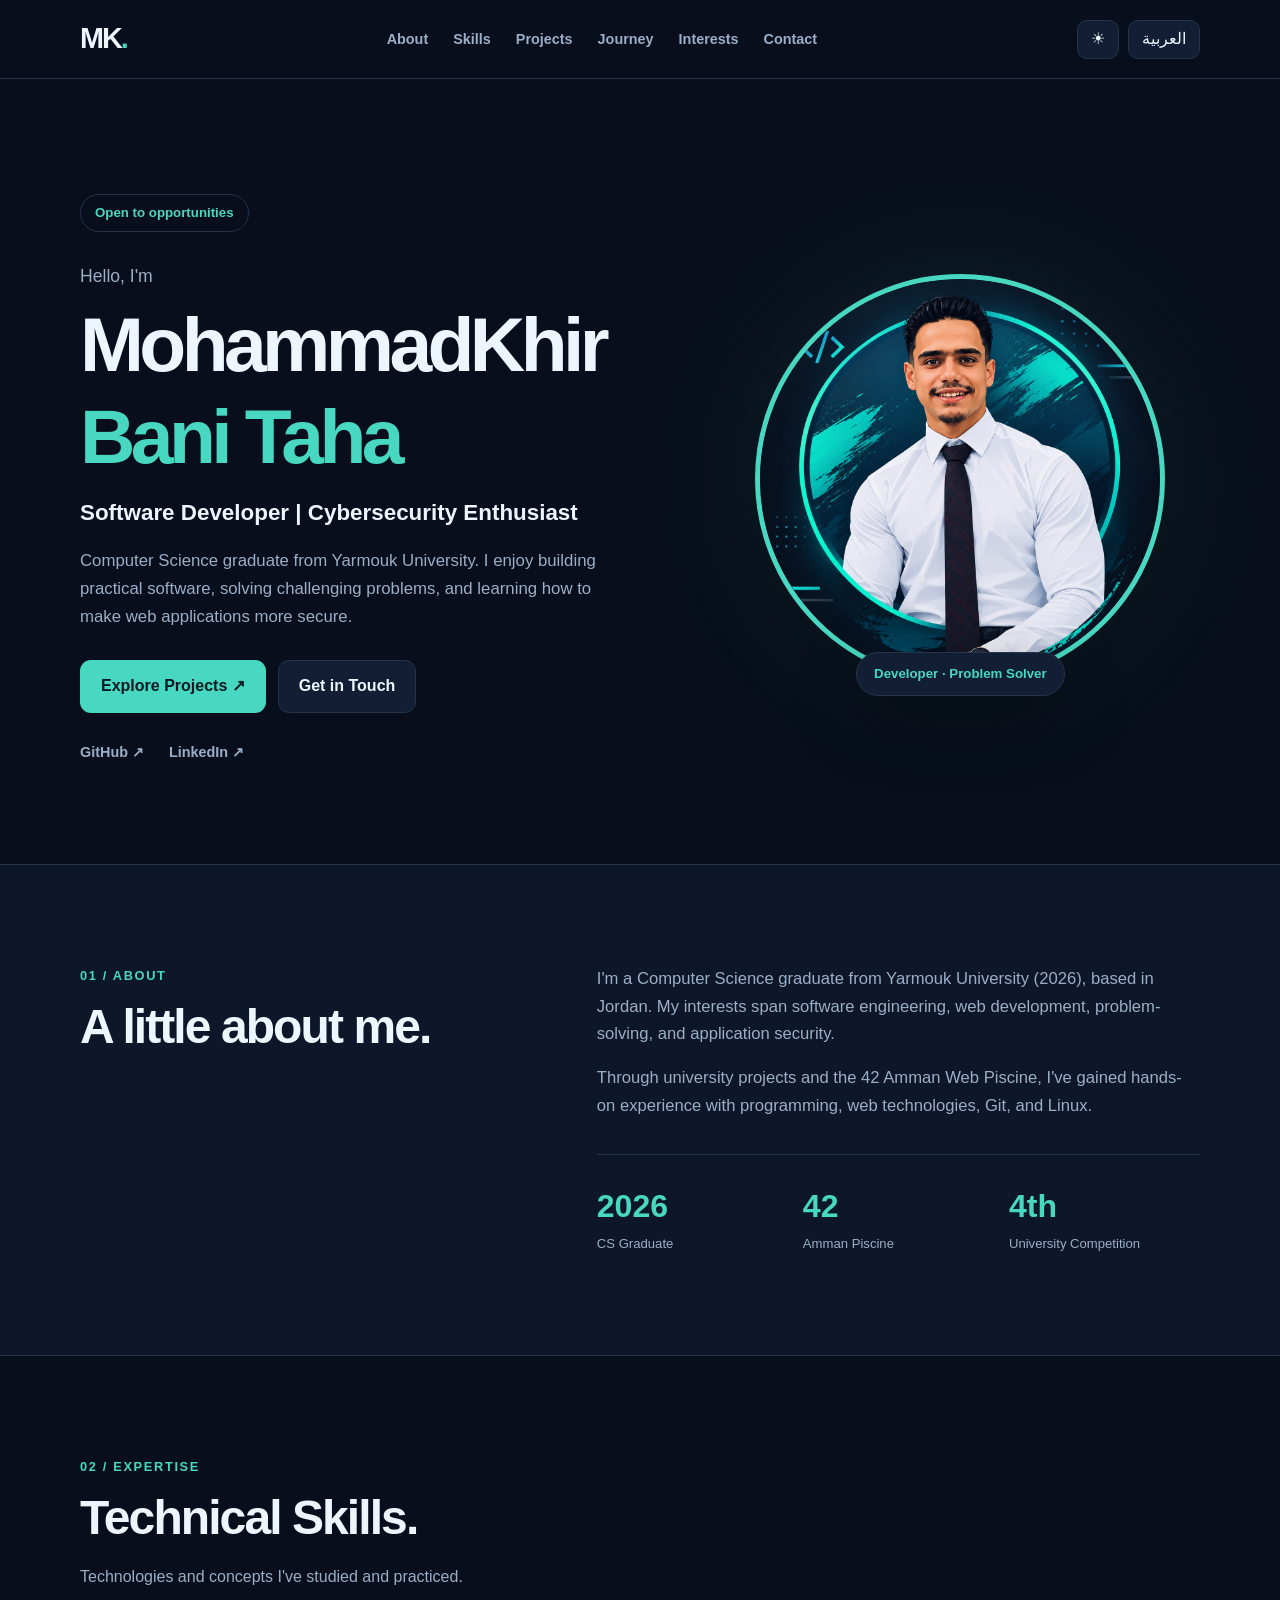
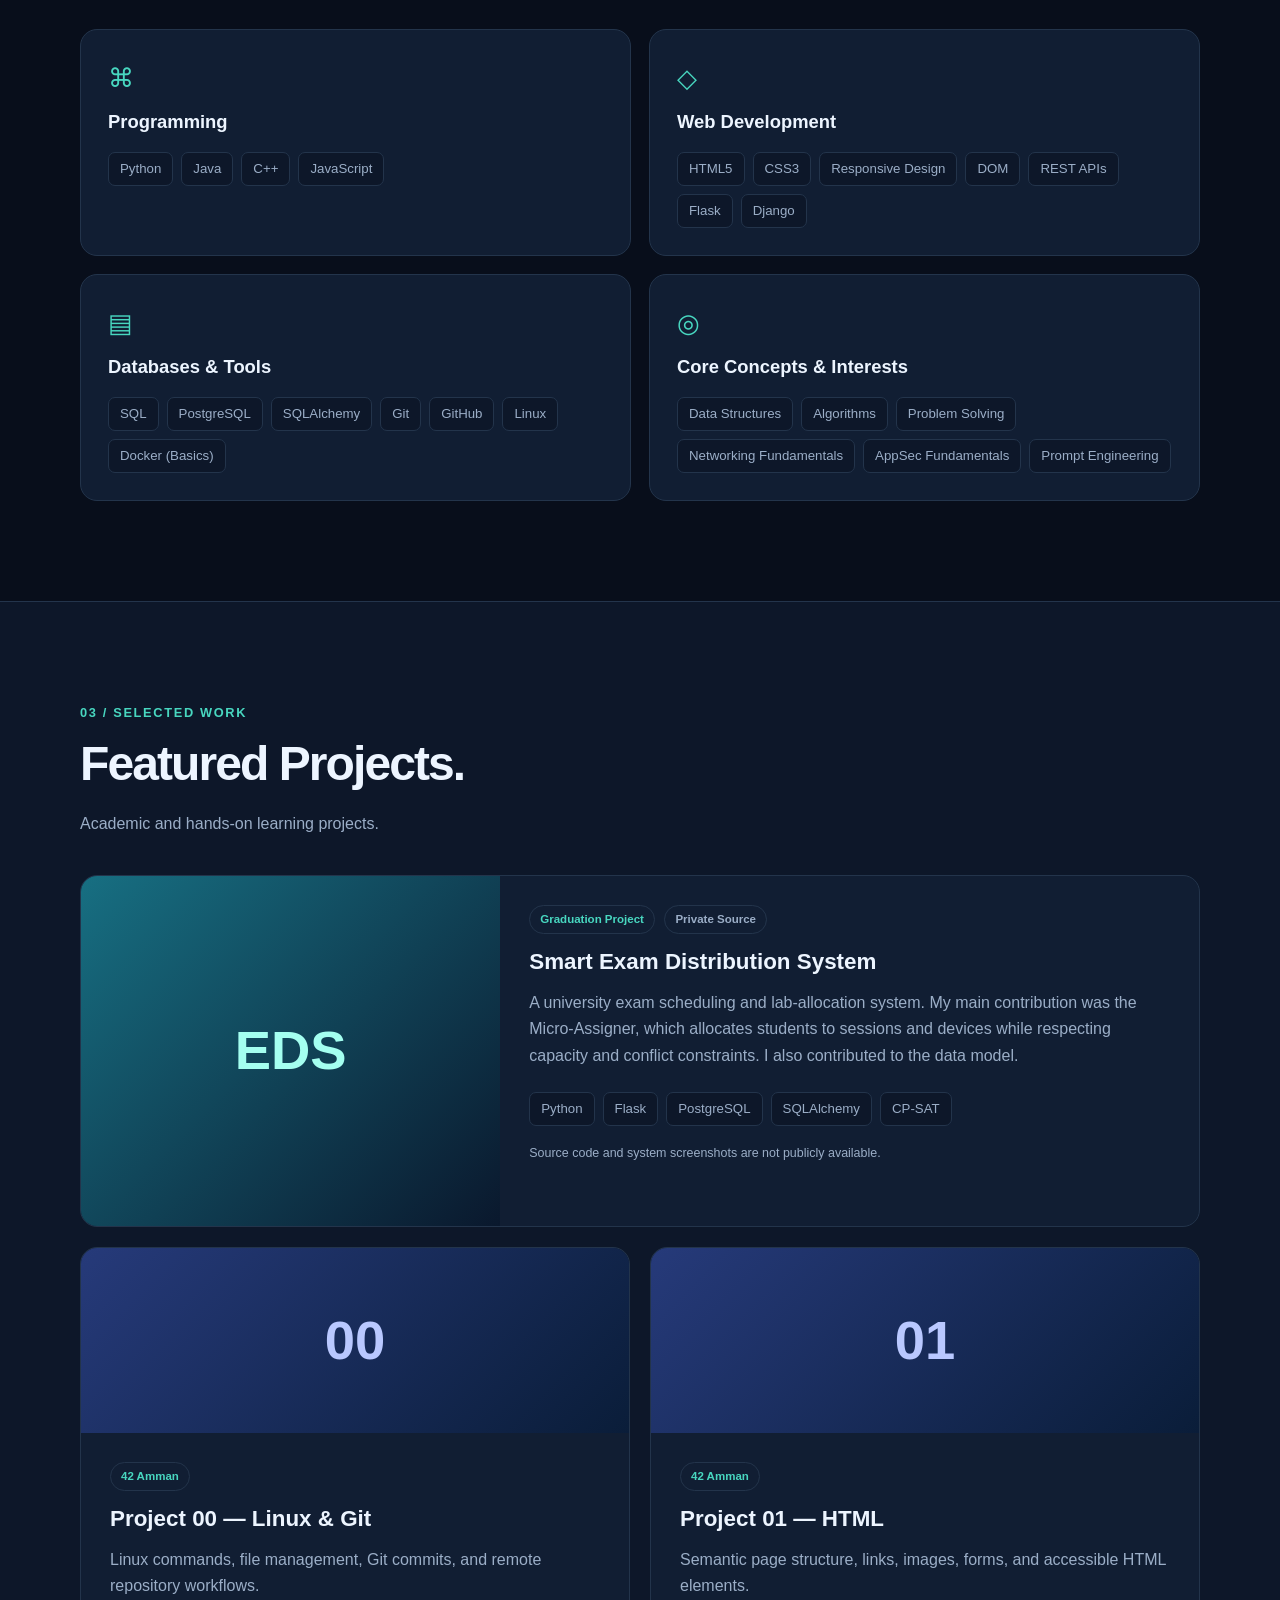
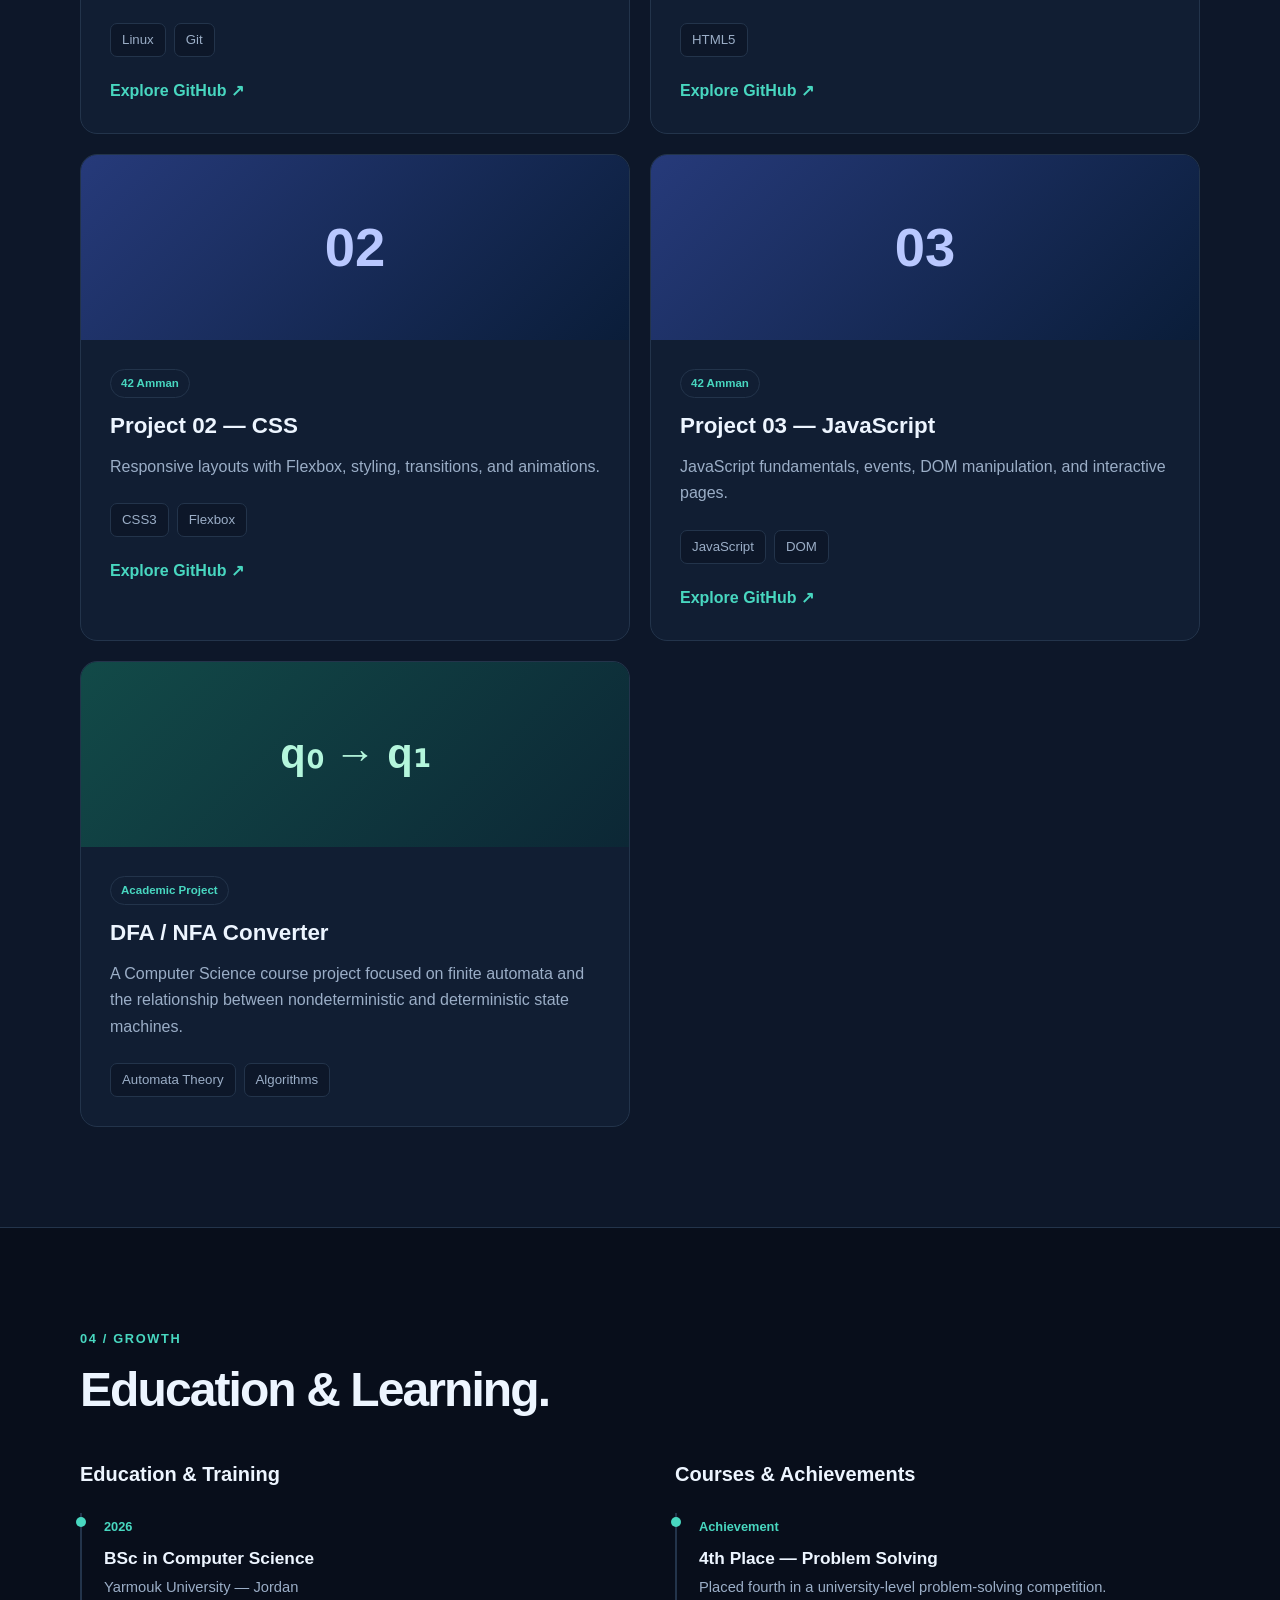
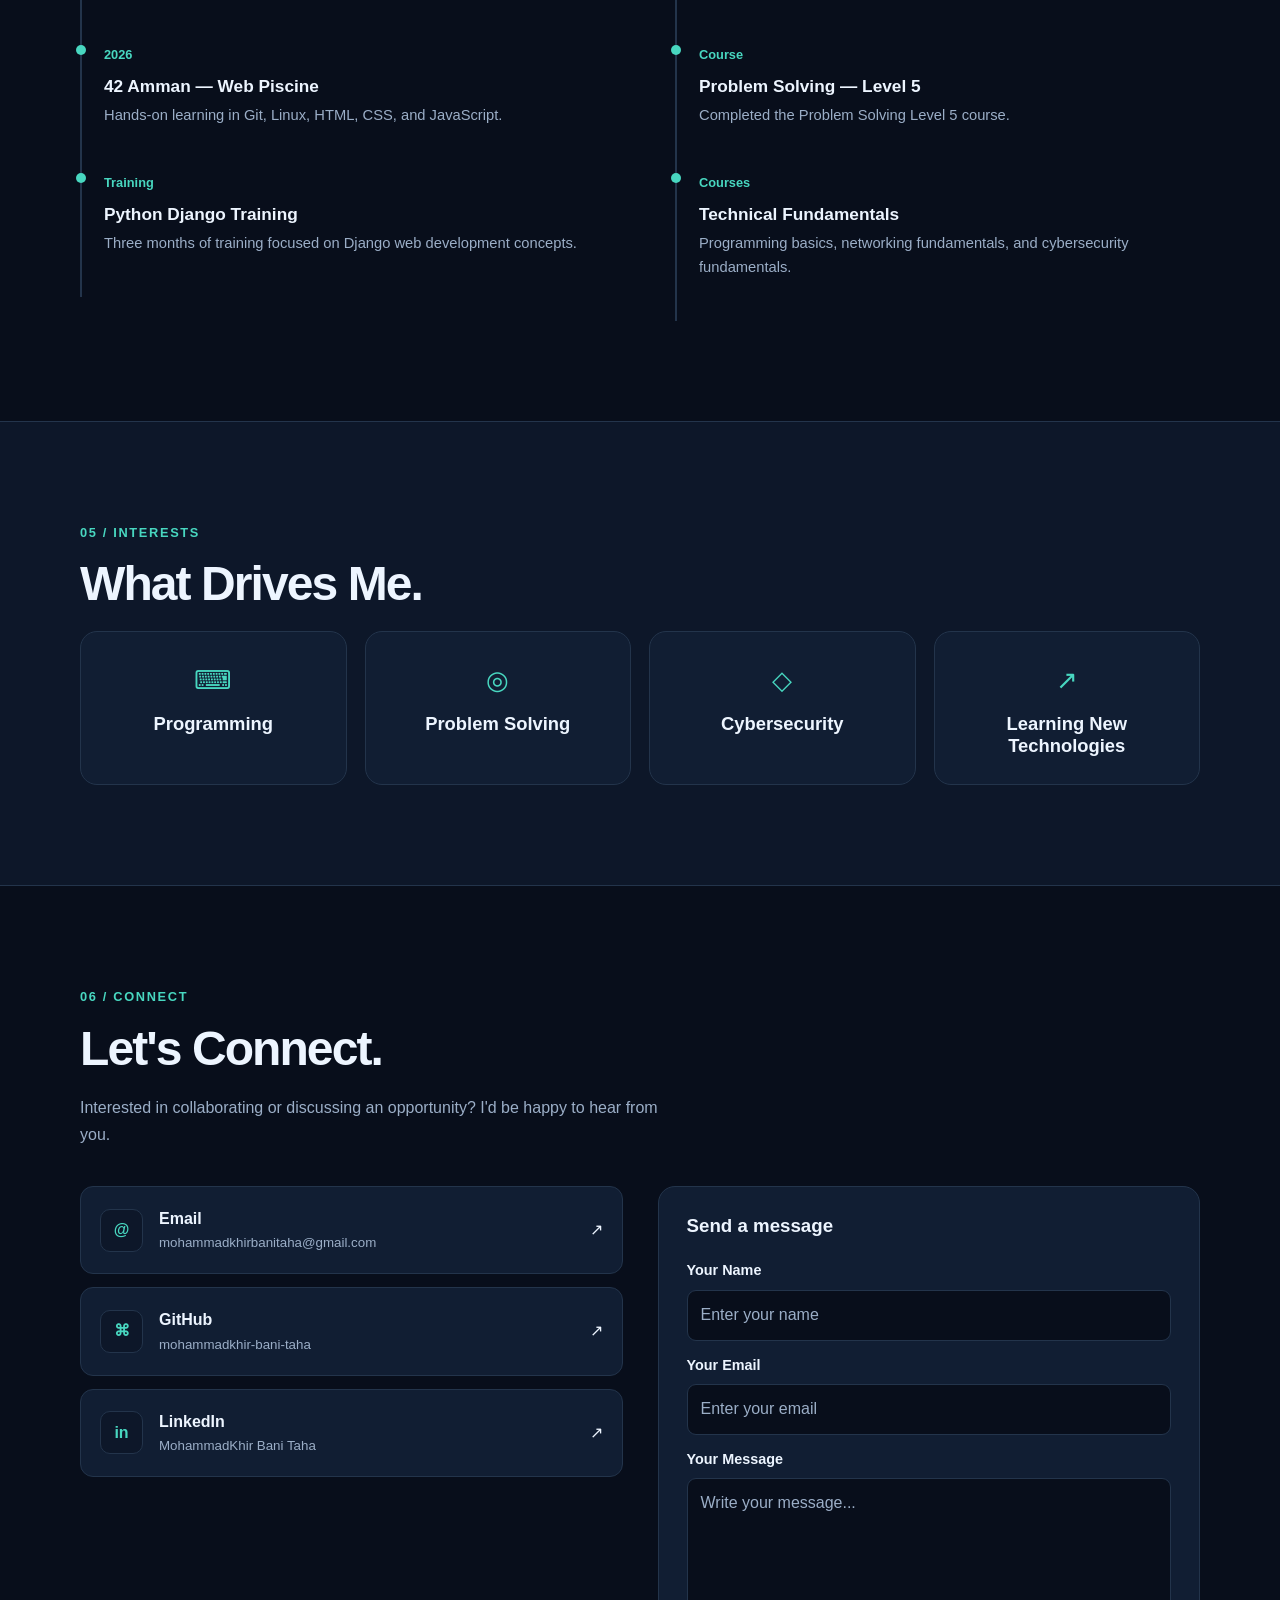
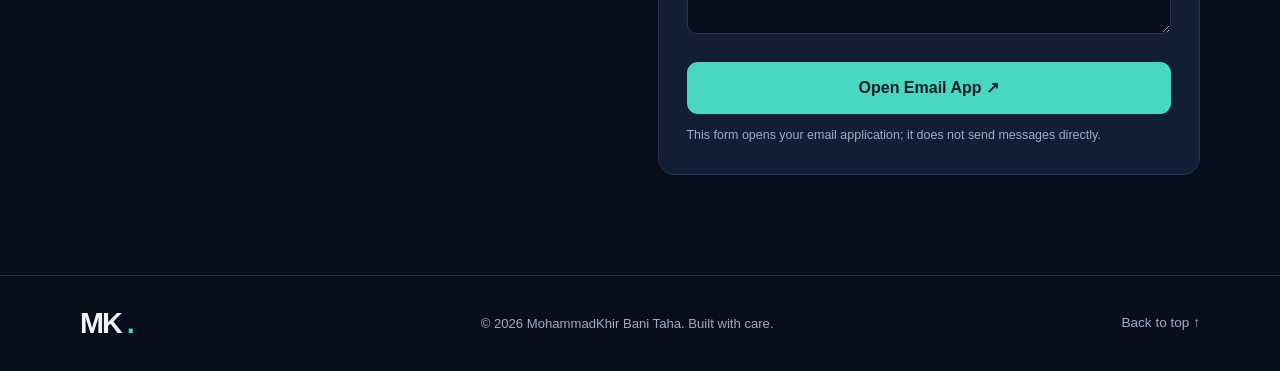
==== commit badf402d: "the modified on bouns and update image" ====
--- a/bounce02/index.html
+++ b/bounce02/index.html
@@ -9,6 +9,16 @@
   <link rel="stylesheet" href="style.css">
   <script src="script.js" defer></script>
 </head>
+
+
+    
+<!-- 
+Accessibility , 
+Readability ,
+SEO , 
+Maintainability
+ -->
+
 <body>
 
   <header class="site-header">
@@ -34,7 +44,7 @@
 
 
 
-          
+
         <button id="langBtn" class="lang-btn" type="button">العربية</button>
       </div>
     </nav>
@@ -225,7 +235,6 @@
               <h3 data-i18n="edsTitle">
                 Smart Exam Distribution System
               </h3>
-
               <p data-i18n="edsDesc">
                 A university exam scheduling and lab-allocation
                 system. My main contribution was the Micro-Assigner,
@@ -487,6 +496,9 @@
       </div>
     </section>
 
+
+
+    
     <!-- CONTACT -->
     <section id="contact" class="section">
       <div class="container">
@@ -578,9 +590,14 @@
 
   </main>
 
+
+
+
+
+
   <footer class="footer">
     <div class="container footer-inner">
-      <a class="brand" href="#home">MK<span>.</span></a>
+      <a class="brand" href="#home"> MK <span>.</span></a>
       <p data-i18n="footerText">
         © 2026 MohammadKhir Bani Taha. Built with care.
       </p>
@@ -588,5 +605,10 @@
     </div>
   </footer>
 
+
+
+
+
+
 </body>
 </html>
--- a/bounce02/style.css
+++ b/bounce02/style.css
@@ -2,7 +2,7 @@
 :root {
   --bg: #080e1b;
   --surface: #0d1729;
-  --panel: #111e33;
+  --panel: #111e33;  
   --text: #edf5ff;
   --muted: #9baec7;
   --accent: #48d7c0;
